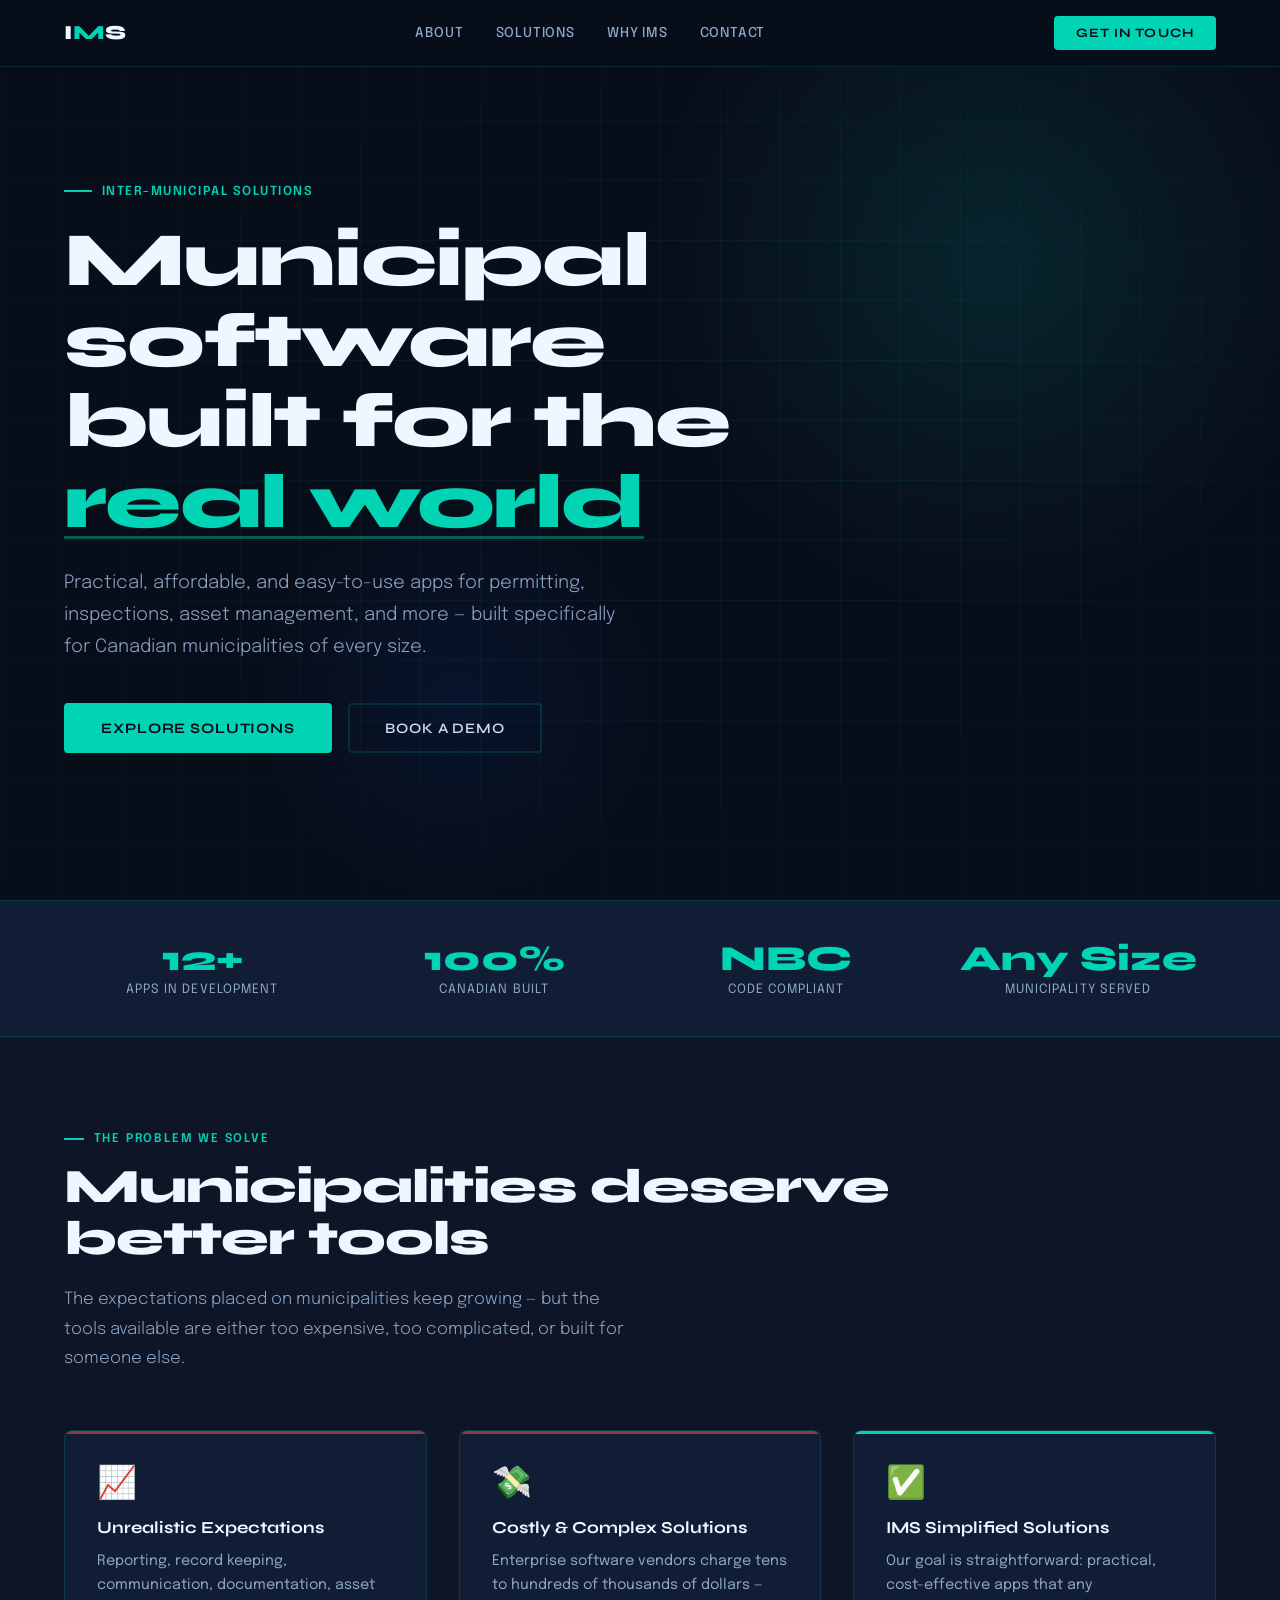
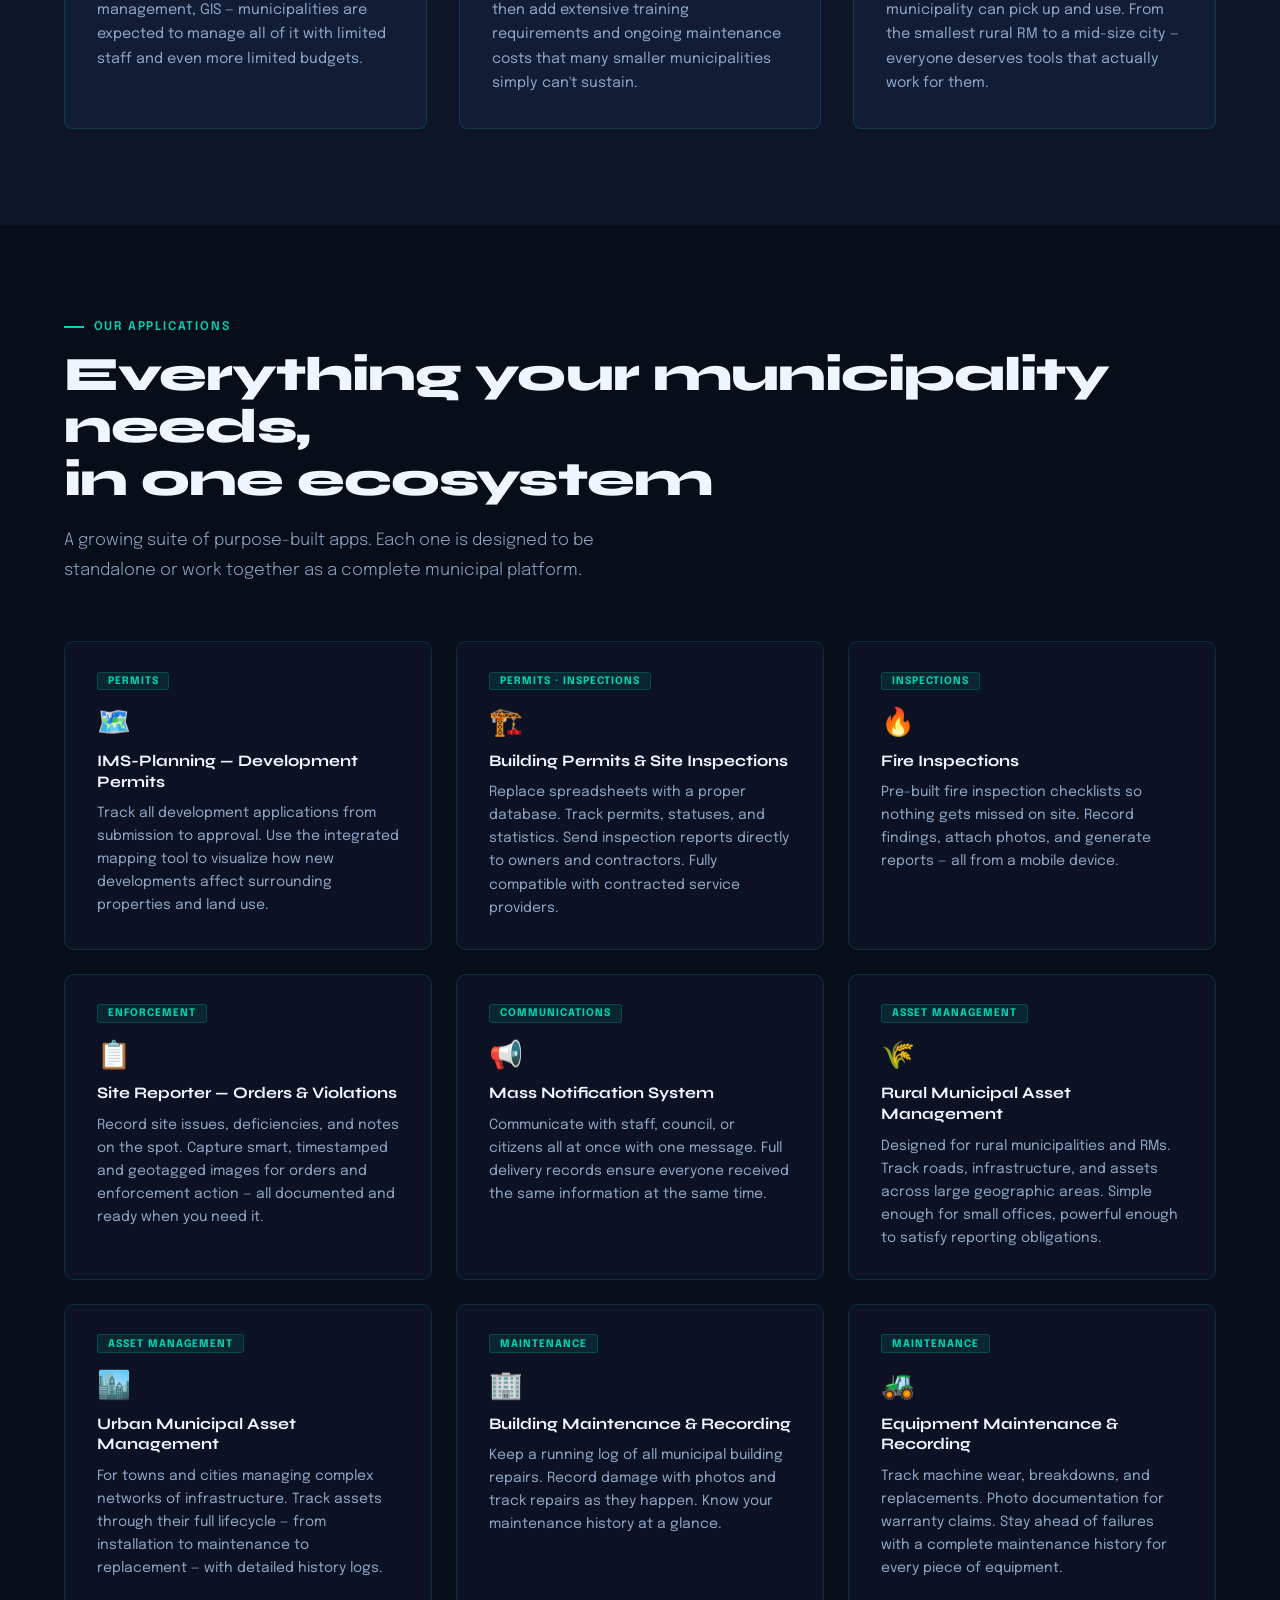
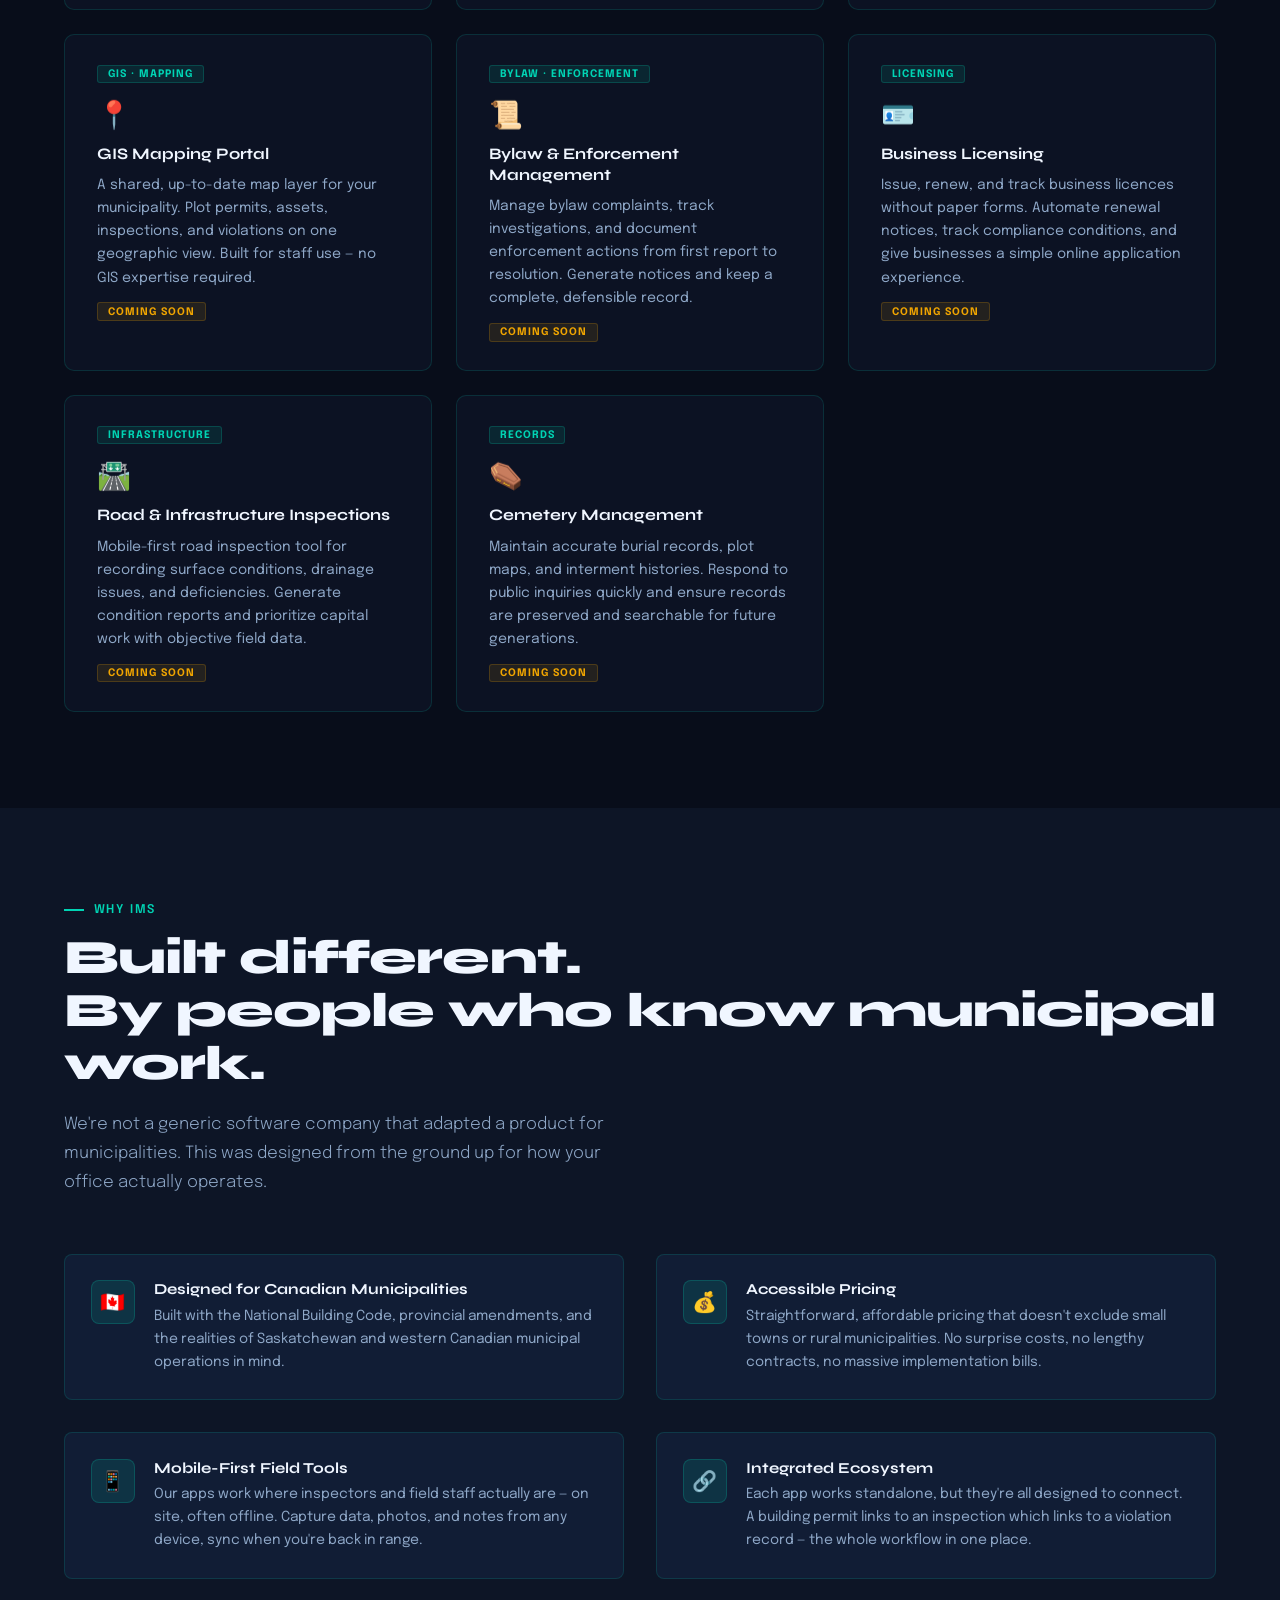
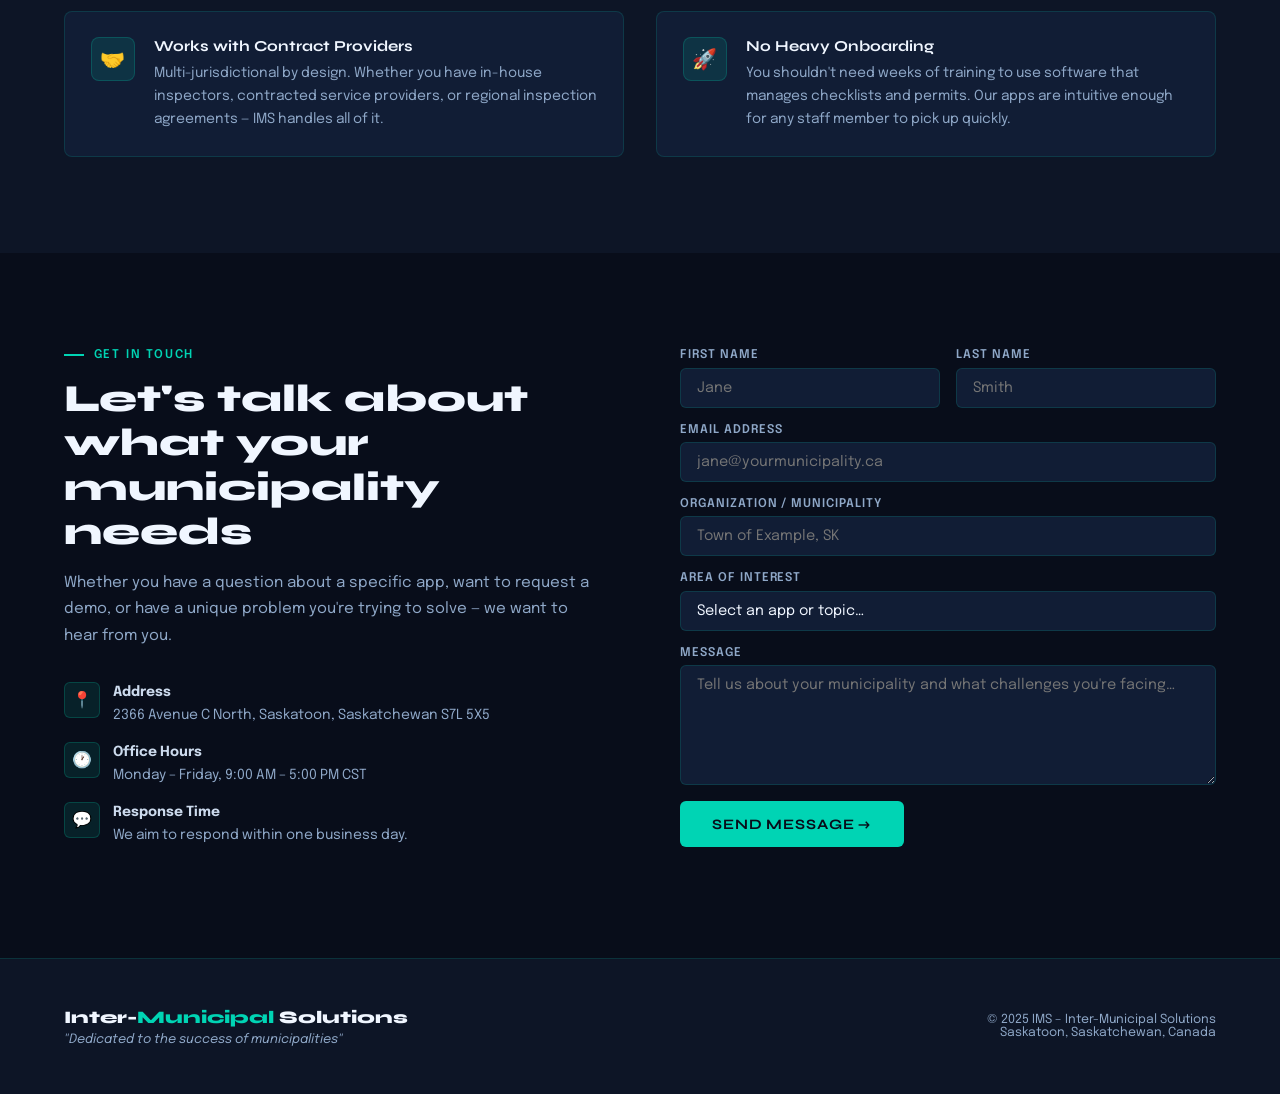
==== index.html @ cbb09dc6 "Rename index - ims.html to index.html" ====
<!DOCTYPE html>
<html lang="en">
<head>
  <meta charset="UTF-8" />
  <meta name="viewport" content="width=device-width, initial-scale=1.0" />
  <title>IMS – Inter-Municipal Solutions</title>
  <link rel="preconnect" href="https://fonts.googleapis.com" />
  <link rel="preconnect" href="https://fonts.gstatic.com" crossorigin />
  <link href="https://fonts.googleapis.com/css2?family=Syne:wght@400;600;700;800&family=Epilogue:wght@300;400;500;600&display=swap" rel="stylesheet" />
  <style>
    *, *::before, *::after { box-sizing: border-box; margin: 0; padding: 0; }

    :root {
      --navy:    #080d1a;
      --navy2:   #0d1526;
      --navy3:   #111d35;
      --teal:    #00d4b4;
      --teal2:   #00ffe7;
      --slate:   #8fa8c8;
      --light:   #ccdaed;
      --white:   #f0f6ff;
      --border:  rgba(0,212,180,0.15);
      --card-bg: rgba(13,21,38,0.85);
    }

    html { scroll-behavior: smooth; }

    body {
      font-family: 'Epilogue', sans-serif;
      background: var(--navy);
      color: var(--light);
      overflow-x: hidden;
    }

    /* ─── NAV ─────────────────────────────────────────── */
    nav {
      position: fixed; top: 0; left: 0; right: 0; z-index: 100;
      display: flex; align-items: center; justify-content: space-between;
      padding: 1rem 4rem;
      background: rgba(8,13,26,0.85);
      backdrop-filter: blur(14px);
      border-bottom: 1px solid var(--border);
      transition: padding .3s;
    }
    .nav-logo {
      font-family: 'Syne', sans-serif;
      font-weight: 800; font-size: 1.25rem;
      color: var(--white);
      letter-spacing: .03em;
      text-decoration: none;
    }
    .nav-logo span { color: var(--teal); }
    .nav-links { display: flex; gap: 2rem; list-style: none; }
    .nav-links a {
      color: var(--slate); font-size: .85rem; font-weight: 500;
      text-decoration: none; letter-spacing: .06em; text-transform: uppercase;
      transition: color .2s;
    }
    .nav-links a:hover { color: var(--teal); }
    .nav-cta {
      background: var(--teal); color: var(--navy);
      font-family: 'Syne', sans-serif; font-weight: 700;
      font-size: .8rem; letter-spacing: .08em; text-transform: uppercase;
      padding: .55rem 1.4rem; border-radius: 4px;
      text-decoration: none; transition: background .2s, transform .15s;
    }
    .nav-cta:hover { background: var(--teal2); transform: translateY(-1px); }

    /* ─── HERO ────────────────────────────────────────── */
    .hero {
      min-height: 100vh;
      display: flex; align-items: center;
      position: relative; overflow: hidden;
      padding: 7rem 4rem 5rem;
    }
    .hero-grid-bg {
      position: absolute; inset: 0;
      background-image:
        linear-gradient(rgba(0,212,180,.06) 1px, transparent 1px),
        linear-gradient(90deg, rgba(0,212,180,.06) 1px, transparent 1px);
      background-size: 60px 60px;
      mask-image: radial-gradient(ellipse 80% 80% at 50% 50%, black 30%, transparent 100%);
    }
    .hero-glow {
      position: absolute; top: -10%; right: -5%;
      width: 700px; height: 700px; border-radius: 50%;
      background: radial-gradient(circle, rgba(0,212,180,.12) 0%, transparent 70%);
      animation: pulse 6s ease-in-out infinite;
    }
    .hero-glow2 {
      position: absolute; bottom: 0; left: 20%;
      width: 400px; height: 400px; border-radius: 50%;
      background: radial-gradient(circle, rgba(0,80,200,.1) 0%, transparent 70%);
      animation: pulse 8s ease-in-out infinite reverse;
    }
    @keyframes pulse {
      0%,100% { transform: scale(1); opacity: 1; }
      50% { transform: scale(1.08); opacity: .7; }
    }
    .hero-content {
      position: relative; max-width: 780px;
      animation: fadeUp .9s ease both;
    }
    @keyframes fadeUp {
      from { opacity: 0; transform: translateY(30px); }
      to   { opacity: 1; transform: translateY(0); }
    }
    .hero-eyebrow {
      display: inline-flex; align-items: center; gap: .6rem;
      font-size: .78rem; font-weight: 600; letter-spacing: .12em;
      text-transform: uppercase; color: var(--teal);
      margin-bottom: 1.4rem;
    }
    .hero-eyebrow::before {
      content: ''; display: block;
      width: 28px; height: 2px; background: var(--teal);
    }
    .hero h1 {
      font-family: 'Syne', sans-serif;
      font-weight: 800; font-size: clamp(2.8rem, 6vw, 5.2rem);
      line-height: 1.05; letter-spacing: -.02em;
      color: var(--white); margin-bottom: 1.5rem;
    }
    .hero h1 em {
      font-style: normal; color: var(--teal);
      position: relative; display: inline-block;
    }
    .hero h1 em::after {
      content: ''; position: absolute;
      bottom: 4px; left: 0; right: 0; height: 3px;
      background: var(--teal); opacity: .4;
    }
    .hero p {
      font-size: 1.15rem; font-weight: 300; color: var(--slate);
      max-width: 560px; line-height: 1.75; margin-bottom: 2.5rem;
    }
    .hero-actions { display: flex; gap: 1rem; flex-wrap: wrap; }
    .btn-primary {
      background: var(--teal); color: var(--navy);
      font-family: 'Syne', sans-serif; font-weight: 700;
      font-size: .9rem; letter-spacing: .06em; text-transform: uppercase;
      padding: .9rem 2.2rem; border-radius: 4px;
      text-decoration: none; transition: all .2s;
      border: 2px solid var(--teal);
    }
    .btn-primary:hover { background: var(--teal2); border-color: var(--teal2); transform: translateY(-2px); }
    .btn-secondary {
      background: transparent; color: var(--light);
      font-family: 'Syne', sans-serif; font-weight: 600;
      font-size: .9rem; letter-spacing: .06em; text-transform: uppercase;
      padding: .9rem 2.2rem; border-radius: 4px;
      text-decoration: none; transition: all .2s;
      border: 2px solid var(--border);
    }
    .btn-secondary:hover { border-color: var(--teal); color: var(--teal); }

    /* ─── STATS BAR ───────────────────────────────────── */
    .stats-bar {
      background: var(--navy3);
      border-top: 1px solid var(--border);
      border-bottom: 1px solid var(--border);
      padding: 2.5rem 4rem;
      display: grid; grid-template-columns: repeat(4, 1fr); gap: 1rem;
    }
    .stat { text-align: center; }
    .stat-num {
      font-family: 'Syne', sans-serif;
      font-size: 2.2rem; font-weight: 800; color: var(--teal);
      line-height: 1;
    }
    .stat-label {
      font-size: .8rem; color: var(--slate); letter-spacing: .08em;
      text-transform: uppercase; margin-top: .4rem;
    }

    /* ─── SECTION SHARED ──────────────────────────────── */
    section { padding: 6rem 4rem; }
    .section-eyebrow {
      font-size: .75rem; font-weight: 600; letter-spacing: .15em;
      text-transform: uppercase; color: var(--teal);
      display: flex; align-items: center; gap: .6rem;
      margin-bottom: 1rem;
    }
    .section-eyebrow::before {
      content: ''; display: block; width: 20px; height: 2px; background: var(--teal);
    }
    .section-title {
      font-family: 'Syne', sans-serif;
      font-size: clamp(2rem, 4vw, 3rem); font-weight: 800;
      color: var(--white); line-height: 1.1; letter-spacing: -.02em;
      margin-bottom: 1.2rem;
    }
    .section-sub {
      font-size: 1.05rem; font-weight: 300; color: var(--slate);
      max-width: 560px; line-height: 1.75;
    }
    .section-header { margin-bottom: 3.5rem; }

    /* ─── ABOUT / PROBLEMS ────────────────────────────── */
    .about { background: var(--navy2); }
    .about-grid {
      display: grid; grid-template-columns: repeat(3, 1fr); gap: 2rem;
      margin-top: 3.5rem;
    }
    .about-card {
      background: var(--navy3);
      border: 1px solid var(--border);
      border-radius: 8px; padding: 2rem;
      position: relative; overflow: hidden;
      transition: border-color .3s;
    }
    .about-card:hover { border-color: rgba(0,212,180,.4); }
    .about-card::before {
      content: ''; position: absolute; top: 0; left: 0;
      width: 100%; height: 3px;
    }
    .about-card.problem::before { background: rgba(255,90,90,.5); }
    .about-card.solution::before { background: var(--teal); }
    .card-icon {
      font-size: 2rem; margin-bottom: 1rem; display: block;
    }
    .about-card h3 {
      font-family: 'Syne', sans-serif; font-weight: 700;
      font-size: 1.05rem; color: var(--white); margin-bottom: .7rem;
    }
    .about-card p {
      font-size: .9rem; color: var(--slate); line-height: 1.7;
    }

    /* ─── SOLUTIONS ───────────────────────────────────── */
    .solutions-grid {
      display: grid;
      grid-template-columns: repeat(auto-fill, minmax(310px, 1fr));
      gap: 1.5rem;
    }
    .solution-card {
      background: var(--card-bg);
      border: 1px solid var(--border);
      border-radius: 10px; padding: 1.8rem 2rem;
      position: relative; overflow: hidden;
      transition: border-color .3s, transform .25s;
      cursor: default;
    }
    .solution-card:hover {
      border-color: rgba(0,212,180,.45);
      transform: translateY(-4px);
    }
    .solution-card::after {
      content: '';
      position: absolute; bottom: 0; left: 0; right: 0; height: 1px;
      background: linear-gradient(90deg, transparent, var(--teal), transparent);
      opacity: 0; transition: opacity .3s;
    }
    .solution-card:hover::after { opacity: 1; }
    .sol-tag {
      display: inline-block;
      font-size: .65rem; font-weight: 700; letter-spacing: .1em;
      text-transform: uppercase; color: var(--teal);
      background: rgba(0,212,180,.1); border: 1px solid rgba(0,212,180,.2);
      border-radius: 3px; padding: .2rem .6rem;
      margin-bottom: 1rem;
    }
    .sol-icon { font-size: 1.7rem; margin-bottom: .8rem; display: block; }
    .solution-card h3 {
      font-family: 'Syne', sans-serif; font-weight: 700;
      font-size: 1rem; color: var(--white); margin-bottom: .6rem;
      line-height: 1.3;
    }
    .solution-card p {
      font-size: .875rem; color: var(--slate); line-height: 1.65;
    }
    .sol-coming {
      display: inline-block; margin-top: .8rem;
      font-size: .65rem; font-weight: 700; letter-spacing: .1em;
      text-transform: uppercase; color: #f0a500;
      background: rgba(240,165,0,.1); border: 1px solid rgba(240,165,0,.2);
      border-radius: 3px; padding: .2rem .6rem;
    }

    /* ─── WHY IMS ──────────────────────────────────────── */
    .why { background: var(--navy2); }
    .why-grid {
      display: grid; grid-template-columns: repeat(2, 1fr); gap: 2rem;
      margin-top: 3.5rem;
    }
    .why-item {
      display: flex; gap: 1.2rem; align-items: flex-start;
      background: var(--navy3); border: 1px solid var(--border);
      border-radius: 8px; padding: 1.6rem;
      transition: border-color .3s;
    }
    .why-item:hover { border-color: rgba(0,212,180,.35); }
    .why-icon {
      width: 44px; height: 44px; border-radius: 8px;
      background: rgba(0,212,180,.12); border: 1px solid rgba(0,212,180,.2);
      display: flex; align-items: center; justify-content: center;
      font-size: 1.25rem; flex-shrink: 0;
    }
    .why-item h4 {
      font-family: 'Syne', sans-serif; font-weight: 700;
      font-size: .95rem; color: var(--white); margin-bottom: .4rem;
    }
    .why-item p { font-size: .87rem; color: var(--slate); line-height: 1.65; }

    /* ─── CONTACT ──────────────────────────────────────── */
    .contact { background: var(--navy); }
    .contact-inner {
      display: grid; grid-template-columns: 1fr 1fr; gap: 5rem;
      align-items: start;
    }
    .contact-info h2 {
      font-family: 'Syne', sans-serif; font-weight: 800;
      font-size: clamp(1.8rem, 3vw, 2.5rem); color: var(--white);
      margin-bottom: 1rem; line-height: 1.15;
    }
    .contact-info p {
      font-size: .95rem; color: var(--slate); line-height: 1.75;
      margin-bottom: 2rem;
    }
    .contact-detail {
      display: flex; align-items: flex-start; gap: .8rem;
      margin-bottom: 1rem;
    }
    .contact-detail-icon {
      width: 36px; height: 36px;
      background: rgba(0,212,180,.1); border: 1px solid rgba(0,212,180,.2);
      border-radius: 6px; display: flex; align-items: center; justify-content: center;
      font-size: 1rem; flex-shrink: 0;
    }
    .contact-detail-text { font-size: .87rem; color: var(--slate); line-height: 1.5; }
    .contact-detail-text strong { color: var(--light); display: block; margin-bottom: .15rem; }

    .contact-form { display: flex; flex-direction: column; gap: 1rem; }
    .form-row { display: grid; grid-template-columns: 1fr 1fr; gap: 1rem; }
    .form-group { display: flex; flex-direction: column; gap: .4rem; }
    .form-group label {
      font-size: .75rem; font-weight: 600; letter-spacing: .08em;
      text-transform: uppercase; color: var(--slate);
    }
    .form-group input,
    .form-group textarea,
    .form-group select {
      background: var(--navy3); border: 1px solid var(--border);
      color: var(--white); font-family: 'Epilogue', sans-serif;
      font-size: .9rem; padding: .75rem 1rem; border-radius: 6px;
      outline: none; transition: border-color .2s;
      -webkit-appearance: none;
    }
    .form-group input:focus,
    .form-group textarea:focus,
    .form-group select:focus { border-color: var(--teal); }
    .form-group textarea { resize: vertical; min-height: 120px; }
    .form-group select option { background: var(--navy2); }
    .form-submit {
      background: var(--teal); color: var(--navy);
      font-family: 'Syne', sans-serif; font-weight: 700;
      font-size: .9rem; letter-spacing: .06em; text-transform: uppercase;
      padding: .9rem 2rem; border-radius: 6px; border: none; cursor: pointer;
      transition: background .2s, transform .15s; align-self: flex-start;
    }
    .form-submit:hover { background: var(--teal2); transform: translateY(-2px); }

    /* ─── FOOTER ───────────────────────────────────────── */
    footer {
      background: var(--navy2);
      border-top: 1px solid var(--border);
      padding: 3rem 4rem;
      display: flex; align-items: center; justify-content: space-between;
      flex-wrap: wrap; gap: 1.5rem;
    }
    .footer-logo {
      font-family: 'Syne', sans-serif; font-weight: 800;
      font-size: 1.1rem; color: var(--white); text-decoration: none;
    }
    .footer-logo span { color: var(--teal); }
    .footer-tagline {
      font-size: .8rem; color: var(--slate); margin-top: .3rem;
      font-style: italic;
    }
    .footer-copy {
      font-size: .78rem; color: var(--slate); text-align: right;
    }

    /* ─── SCROLL REVEAL ───────────────────────────────── */
    .reveal { opacity: 0; transform: translateY(28px); transition: opacity .7s ease, transform .7s ease; }
    .reveal.visible { opacity: 1; transform: translateY(0); }

    /* ─── MOBILE ──────────────────────────────────────── */
    @media (max-width: 900px) {
      nav { padding: 1rem 1.5rem; }
      .nav-links { display: none; }
      section { padding: 4rem 1.5rem; }
      .hero { padding: 7rem 1.5rem 4rem; }
      .stats-bar { grid-template-columns: repeat(2,1fr); padding: 2rem 1.5rem; }
      .about-grid { grid-template-columns: 1fr; }
      .why-grid { grid-template-columns: 1fr; }
      .contact-inner { grid-template-columns: 1fr; gap: 3rem; }
      .form-row { grid-template-columns: 1fr; }
      footer { flex-direction: column; padding: 2rem 1.5rem; }
      .footer-copy { text-align: left; }
    }
  </style>
</head>
<body>

<!-- ─── NAV ─────────────────────────────────────────────── -->
<nav>
  <a href="#" class="nav-logo">I<span>M</span>S</a>
  <ul class="nav-links">
    <li><a href="#about">About</a></li>
    <li><a href="#solutions">Solutions</a></li>
    <li><a href="#why">Why IMS</a></li>
    <li><a href="#contact">Contact</a></li>
  </ul>
  <a href="#contact" class="nav-cta">Get in Touch</a>
</nav>

<!-- ─── HERO ─────────────────────────────────────────────── -->
<section class="hero" id="home">
  <div class="hero-grid-bg"></div>
  <div class="hero-glow"></div>
  <div class="hero-glow2"></div>
  <div class="hero-content">
    <div class="hero-eyebrow">Inter-Municipal Solutions</div>
    <h1>Municipal software<br />built for the<br /><em>real world</em></h1>
    <p>Practical, affordable, and easy-to-use apps for permitting, inspections, asset management, and more — built specifically for Canadian municipalities of every size.</p>
    <div class="hero-actions">
      <a href="#solutions" class="btn-primary">Explore Solutions</a>
      <a href="#contact" class="btn-secondary">Book a Demo</a>
    </div>
  </div>
</section>

<!-- ─── STATS BAR ─────────────────────────────────────────── -->
<div class="stats-bar">
  <div class="stat">
    <div class="stat-num">12+</div>
    <div class="stat-label">Apps in Development</div>
  </div>
  <div class="stat">
    <div class="stat-num">100%</div>
    <div class="stat-label">Canadian Built</div>
  </div>
  <div class="stat">
    <div class="stat-num">NBC</div>
    <div class="stat-label">Code Compliant</div>
  </div>
  <div class="stat">
    <div class="stat-num">Any Size</div>
    <div class="stat-label">Municipality Served</div>
  </div>
</div>

<!-- ─── ABOUT ─────────────────────────────────────────────── -->
<section class="about" id="about">
  <div class="section-header">
    <div class="section-eyebrow">The Problem We Solve</div>
    <h2 class="section-title">Municipalities deserve<br />better tools</h2>
    <p class="section-sub">The expectations placed on municipalities keep growing — but the tools available are either too expensive, too complicated, or built for someone else.</p>
  </div>
  <div class="about-grid reveal">
    <div class="about-card problem">
      <span class="card-icon">📈</span>
      <h3>Unrealistic Expectations</h3>
      <p>Reporting, record keeping, communication, documentation, asset management, GIS — municipalities are expected to manage all of it with limited staff and even more limited budgets.</p>
    </div>
    <div class="about-card problem">
      <span class="card-icon">💸</span>
      <h3>Costly & Complex Solutions</h3>
      <p>Enterprise software vendors charge tens to hundreds of thousands of dollars — then add extensive training requirements and ongoing maintenance costs that many smaller municipalities simply can't sustain.</p>
    </div>
    <div class="about-card solution">
      <span class="card-icon">✅</span>
      <h3>IMS Simplified Solutions</h3>
      <p>Our goal is straightforward: practical, cost-effective apps that any municipality can pick up and use. From the smallest rural RM to a mid-size city — everyone deserves tools that actually work for them.</p>
    </div>
  </div>
</section>

<!-- ─── SOLUTIONS ─────────────────────────────────────────── -->
<section id="solutions">
  <div class="section-header reveal">
    <div class="section-eyebrow">Our Applications</div>
    <h2 class="section-title">Everything your municipality needs,<br />in one ecosystem</h2>
    <p class="section-sub">A growing suite of purpose-built apps. Each one is designed to be standalone or work together as a complete municipal platform.</p>
  </div>

  <div class="solutions-grid">

    <div class="solution-card reveal">
      <span class="sol-tag">Permits</span>
      <span class="sol-icon">🗺️</span>
      <h3>IMS-Planning — Development Permits</h3>
      <p>Track all development applications from submission to approval. Use the integrated mapping tool to visualize how new developments affect surrounding properties and land use.</p>
    </div>

    <div class="solution-card reveal">
      <span class="sol-tag">Permits · Inspections</span>
      <span class="sol-icon">🏗️</span>
      <h3>Building Permits & Site Inspections</h3>
      <p>Replace spreadsheets with a proper database. Track permits, statuses, and statistics. Send inspection reports directly to owners and contractors. Fully compatible with contracted service providers.</p>
    </div>

    <div class="solution-card reveal">
      <span class="sol-tag">Inspections</span>
      <span class="sol-icon">🔥</span>
      <h3>Fire Inspections</h3>
      <p>Pre-built fire inspection checklists so nothing gets missed on site. Record findings, attach photos, and generate reports — all from a mobile device.</p>
    </div>

    <div class="solution-card reveal">
      <span class="sol-tag">Enforcement</span>
      <span class="sol-icon">📋</span>
      <h3>Site Reporter — Orders & Violations</h3>
      <p>Record site issues, deficiencies, and notes on the spot. Capture smart, timestamped and geotagged images for orders and enforcement action — all documented and ready when you need it.</p>
    </div>

    <div class="solution-card reveal">
      <span class="sol-tag">Communications</span>
      <span class="sol-icon">📢</span>
      <h3>Mass Notification System</h3>
      <p>Communicate with staff, council, or citizens all at once with one message. Full delivery records ensure everyone received the same information at the same time.</p>
    </div>

    <div class="solution-card reveal">
      <span class="sol-tag">Asset Management</span>
      <span class="sol-icon">🌾</span>
      <h3>Rural Municipal Asset Management</h3>
      <p>Designed for rural municipalities and RMs. Track roads, infrastructure, and assets across large geographic areas. Simple enough for small offices, powerful enough to satisfy reporting obligations.</p>
    </div>

    <div class="solution-card reveal">
      <span class="sol-tag">Asset Management</span>
      <span class="sol-icon">🏙️</span>
      <h3>Urban Municipal Asset Management</h3>
      <p>For towns and cities managing complex networks of infrastructure. Track assets through their full lifecycle — from installation to maintenance to replacement — with detailed history logs.</p>
    </div>

    <div class="solution-card reveal">
      <span class="sol-tag">Maintenance</span>
      <span class="sol-icon">🏢</span>
      <h3>Building Maintenance & Recording</h3>
      <p>Keep a running log of all municipal building repairs. Record damage with photos and track repairs as they happen. Know your maintenance history at a glance.</p>
    </div>

    <div class="solution-card reveal">
      <span class="sol-tag">Maintenance</span>
      <span class="sol-icon">🚜</span>
      <h3>Equipment Maintenance & Recording</h3>
      <p>Track machine wear, breakdowns, and replacements. Photo documentation for warranty claims. Stay ahead of failures with a complete maintenance history for every piece of equipment.</p>
    </div>

    <div class="solution-card reveal">
      <span class="sol-tag">GIS · Mapping</span>
      <span class="sol-icon">📍</span>
      <h3>GIS Mapping Portal</h3>
      <p>A shared, up-to-date map layer for your municipality. Plot permits, assets, inspections, and violations on one geographic view. Built for staff use — no GIS expertise required.</p>
      <span class="sol-coming">Coming Soon</span>
    </div>

    <div class="solution-card reveal">
      <span class="sol-tag">Bylaw · Enforcement</span>
      <span class="sol-icon">📜</span>
      <h3>Bylaw & Enforcement Management</h3>
      <p>Manage bylaw complaints, track investigations, and document enforcement actions from first report to resolution. Generate notices and keep a complete, defensible record.</p>
      <span class="sol-coming">Coming Soon</span>
    </div>

    <div class="solution-card reveal">
      <span class="sol-tag">Licensing</span>
      <span class="sol-icon">🪪</span>
      <h3>Business Licensing</h3>
      <p>Issue, renew, and track business licences without paper forms. Automate renewal notices, track compliance conditions, and give businesses a simple online application experience.</p>
      <span class="sol-coming">Coming Soon</span>
    </div>

    <div class="solution-card reveal">
      <span class="sol-tag">Infrastructure</span>
      <span class="sol-icon">🛣️</span>
      <h3>Road & Infrastructure Inspections</h3>
      <p>Mobile-first road inspection tool for recording surface conditions, drainage issues, and deficiencies. Generate condition reports and prioritize capital work with objective field data.</p>
      <span class="sol-coming">Coming Soon</span>
    </div>

    <div class="solution-card reveal">
      <span class="sol-tag">Records</span>
      <span class="sol-icon">⚰️</span>
      <h3>Cemetery Management</h3>
      <p>Maintain accurate burial records, plot maps, and interment histories. Respond to public inquiries quickly and ensure records are preserved and searchable for future generations.</p>
      <span class="sol-coming">Coming Soon</span>
    </div>

  </div>
</section>

<!-- ─── WHY IMS ─────────────────────────────────────────── -->
<section class="why" id="why">
  <div class="section-header reveal">
    <div class="section-eyebrow">Why IMS</div>
    <h2 class="section-title">Built different.<br />By people who know municipal work.</h2>
    <p class="section-sub">We're not a generic software company that adapted a product for municipalities. This was designed from the ground up for how your office actually operates.</p>
  </div>
  <div class="why-grid">
    <div class="why-item reveal">
      <div class="why-icon">🇨🇦</div>
      <div>
        <h4>Designed for Canadian Municipalities</h4>
        <p>Built with the National Building Code, provincial amendments, and the realities of Saskatchewan and western Canadian municipal operations in mind.</p>
      </div>
    </div>
    <div class="why-item reveal">
      <div class="why-icon">💰</div>
      <div>
        <h4>Accessible Pricing</h4>
        <p>Straightforward, affordable pricing that doesn't exclude small towns or rural municipalities. No surprise costs, no lengthy contracts, no massive implementation bills.</p>
      </div>
    </div>
    <div class="why-item reveal">
      <div class="why-icon">📱</div>
      <div>
        <h4>Mobile-First Field Tools</h4>
        <p>Our apps work where inspectors and field staff actually are — on site, often offline. Capture data, photos, and notes from any device, sync when you're back in range.</p>
      </div>
    </div>
    <div class="why-item reveal">
      <div class="why-icon">🔗</div>
      <div>
        <h4>Integrated Ecosystem</h4>
        <p>Each app works standalone, but they're all designed to connect. A building permit links to an inspection which links to a violation record — the whole workflow in one place.</p>
      </div>
    </div>
    <div class="why-item reveal">
      <div class="why-icon">🤝</div>
      <div>
        <h4>Works with Contract Providers</h4>
        <p>Multi-jurisdictional by design. Whether you have in-house inspectors, contracted service providers, or regional inspection agreements — IMS handles all of it.</p>
      </div>
    </div>
    <div class="why-item reveal">
      <div class="why-icon">🚀</div>
      <div>
        <h4>No Heavy Onboarding</h4>
        <p>You shouldn't need weeks of training to use software that manages checklists and permits. Our apps are intuitive enough for any staff member to pick up quickly.</p>
      </div>
    </div>
  </div>
</section>

<!-- ─── CONTACT ─────────────────────────────────────────── -->
<section class="contact" id="contact">
  <div class="contact-inner">
    <div class="contact-info reveal">
      <div class="section-eyebrow" style="margin-bottom:1rem;">Get in Touch</div>
      <h2>Let's talk about<br />what your municipality needs</h2>
      <p>Whether you have a question about a specific app, want to request a demo, or have a unique problem you're trying to solve — we want to hear from you.</p>
      <div class="contact-detail">
        <div class="contact-detail-icon">📍</div>
        <div class="contact-detail-text">
          <strong>Address</strong>
          2366 Avenue C North, Saskatoon, Saskatchewan S7L 5X5
        </div>
      </div>
      <div class="contact-detail">
        <div class="contact-detail-icon">🕐</div>
        <div class="contact-detail-text">
          <strong>Office Hours</strong>
          Monday – Friday, 9:00 AM – 5:00 PM CST
        </div>
      </div>
      <div class="contact-detail">
        <div class="contact-detail-icon">💬</div>
        <div class="contact-detail-text">
          <strong>Response Time</strong>
          We aim to respond within one business day.
        </div>
      </div>
    </div>

    <div class="reveal">
      <form class="contact-form" onsubmit="handleSubmit(event)">
        <div class="form-row">
          <div class="form-group">
            <label for="fname">First Name</label>
            <input type="text" id="fname" placeholder="Jane" required />
          </div>
          <div class="form-group">
            <label for="lname">Last Name</label>
            <input type="text" id="lname" placeholder="Smith" required />
          </div>
        </div>
        <div class="form-group">
          <label for="email">Email Address</label>
          <input type="email" id="email" placeholder="jane@yourmunicipality.ca" required />
        </div>
        <div class="form-group">
          <label for="org">Organization / Municipality</label>
          <input type="text" id="org" placeholder="Town of Example, SK" />
        </div>
        <div class="form-group">
          <label for="interest">Area of Interest</label>
          <select id="interest">
            <option value="">Select an app or topic…</option>
            <option>Building Permits & Inspections</option>
            <option>Development Permits</option>
            <option>Fire Inspections</option>
            <option>Site Reporter / Enforcement</option>
            <option>Mass Notification</option>
            <option>Asset Management</option>
            <option>Building / Equipment Maintenance</option>
            <option>GIS Mapping Portal</option>
            <option>Bylaw & Enforcement</option>
            <option>Business Licensing</option>
            <option>Road Inspections</option>
            <option>Cemetery Management</option>
            <option>General Inquiry / Demo Request</option>
            <option>Custom / Other</option>
          </select>
        </div>
        <div class="form-group">
          <label for="message">Message</label>
          <textarea id="message" placeholder="Tell us about your municipality and what challenges you're facing…"></textarea>
        </div>
        <button type="submit" class="form-submit">Send Message →</button>
      </form>
    </div>
  </div>
</section>

<!-- ─── FOOTER ─────────────────────────────────────────── -->
<footer>
  <div>
    <a href="#" class="footer-logo">Inter-<span>Municipal</span> Solutions</a>
    <div class="footer-tagline">"Dedicated to the success of municipalities"</div>
  </div>
  <div class="footer-copy">
    © 2025 IMS – Inter-Municipal Solutions<br />
    Saskatoon, Saskatchewan, Canada
  </div>
</footer>

<script>
  // Scroll reveal
  const reveals = document.querySelectorAll('.reveal');
  const observer = new IntersectionObserver((entries) => {
    entries.forEach((e, i) => {
      if (e.isIntersecting) {
        setTimeout(() => e.target.classList.add('visible'), i * 60);
        observer.unobserve(e.target);
      }
    });
  }, { threshold: 0.1 });
  reveals.forEach(el => observer.observe(el));

  // Nav shrink on scroll
  window.addEventListener('scroll', () => {
    document.querySelector('nav').style.padding =
      window.scrollY > 60 ? '.7rem 4rem' : '1rem 4rem';
  });

  // Form submit stub
  function handleSubmit(e) {
    e.preventDefault();
    const btn = e.target.querySelector('.form-submit');
    btn.textContent = 'Sent ✓';
    btn.style.background = '#00a88f';
    setTimeout(() => {
      btn.textContent = 'Send Message →';
      btn.style.background = '';
      e.target.reset();
    }, 3000);
  }
</script>
</body>
</html>
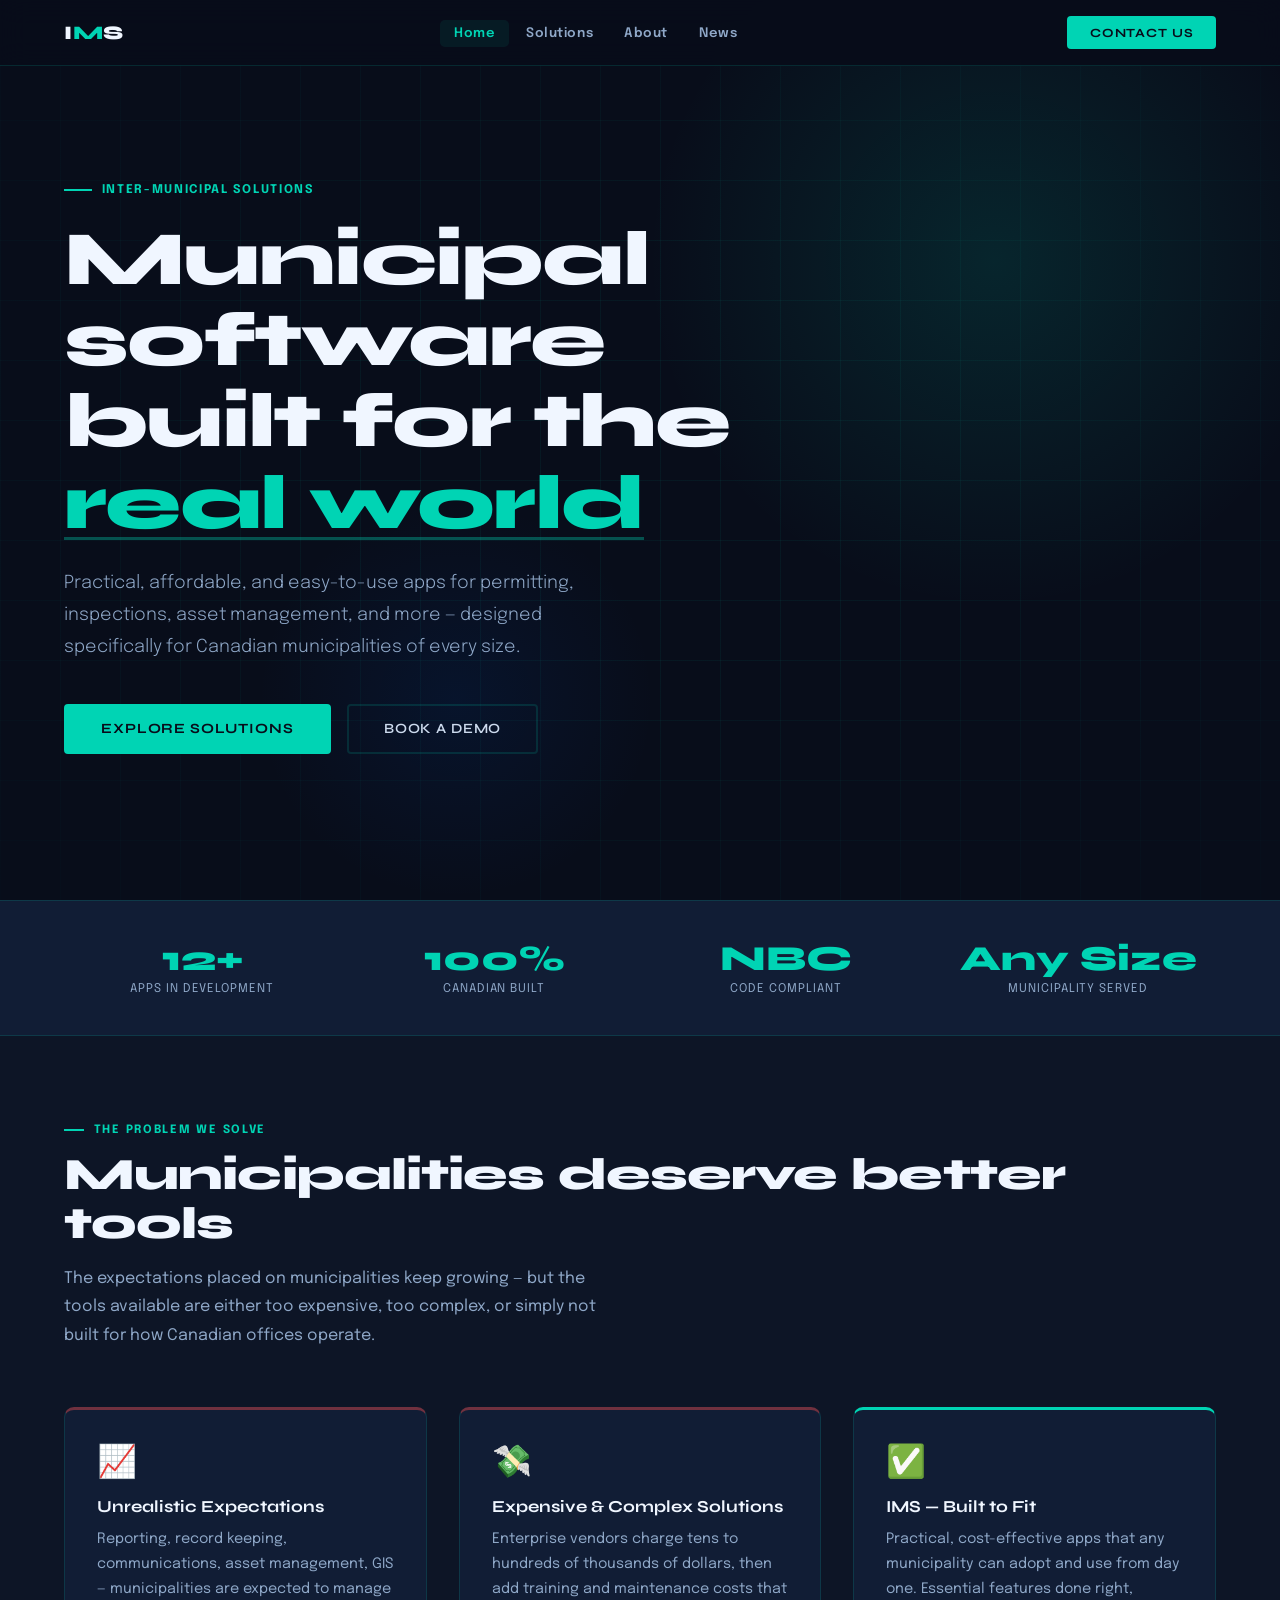
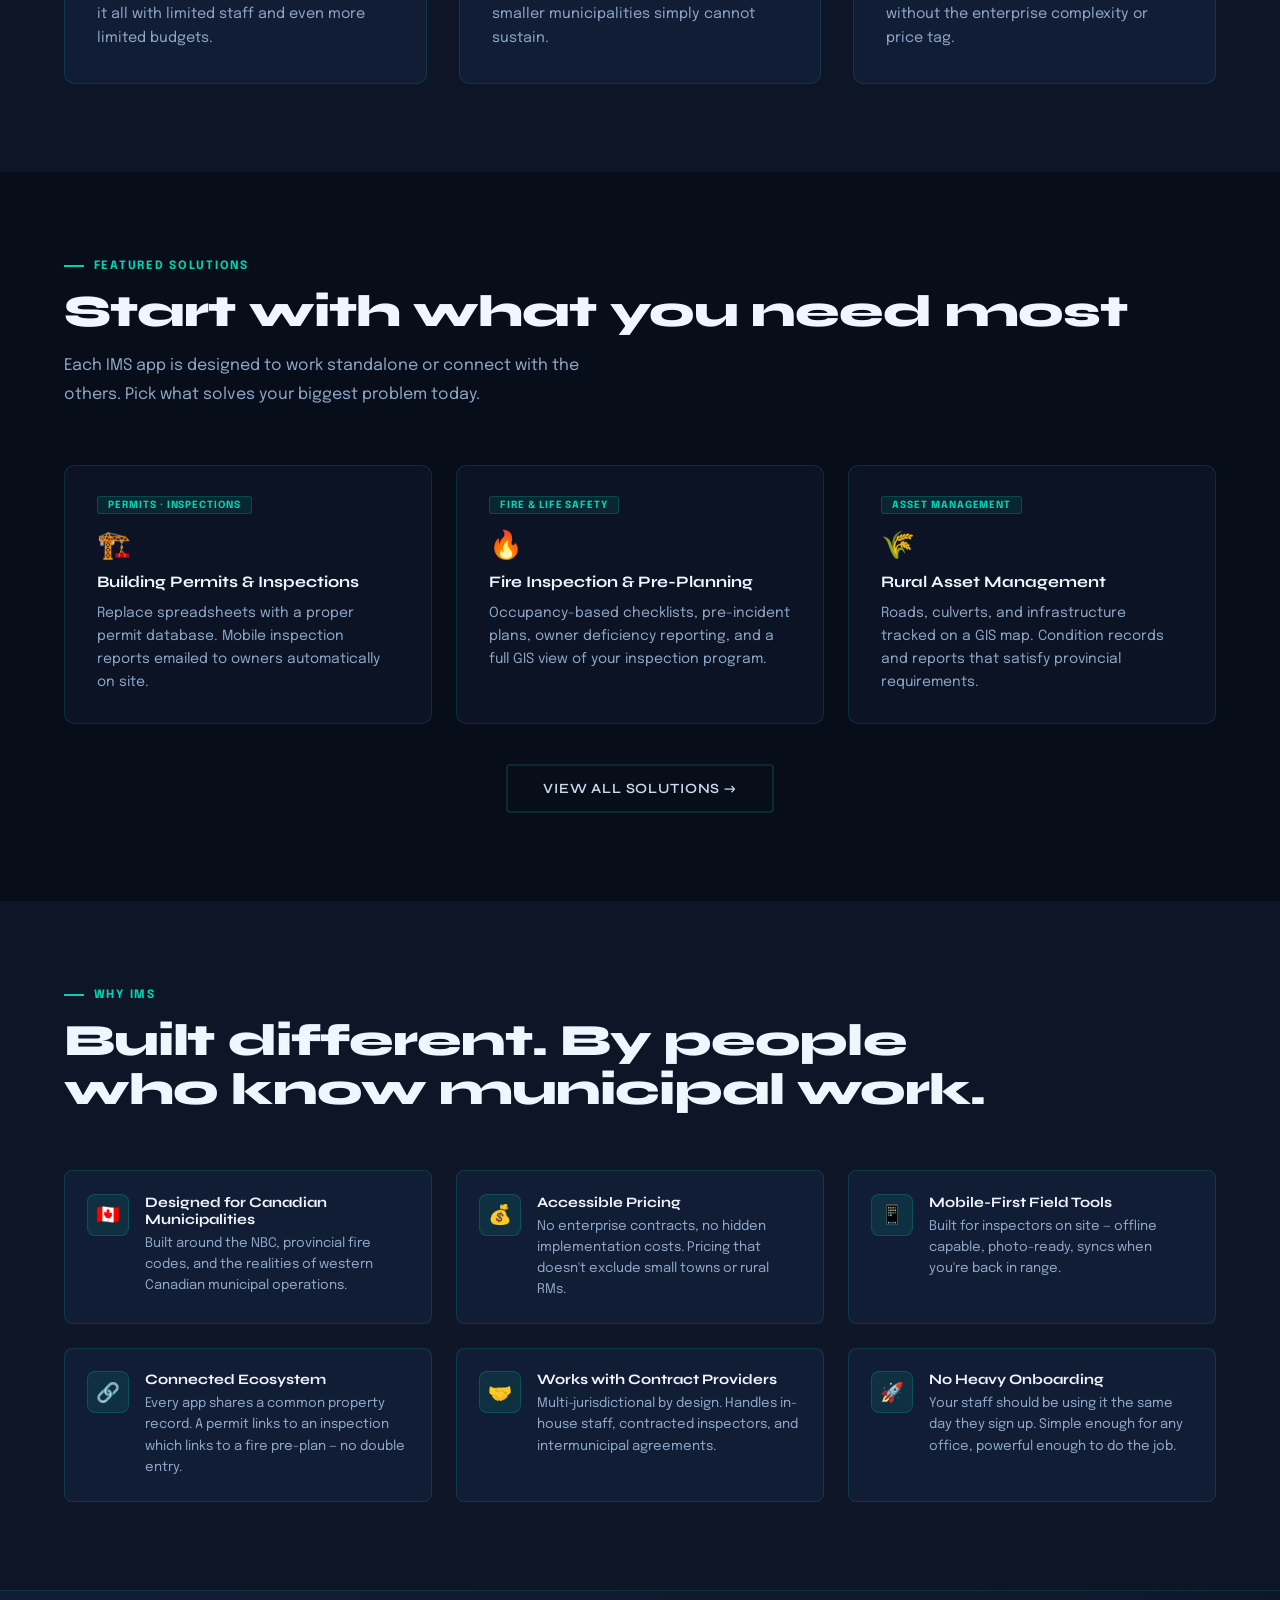
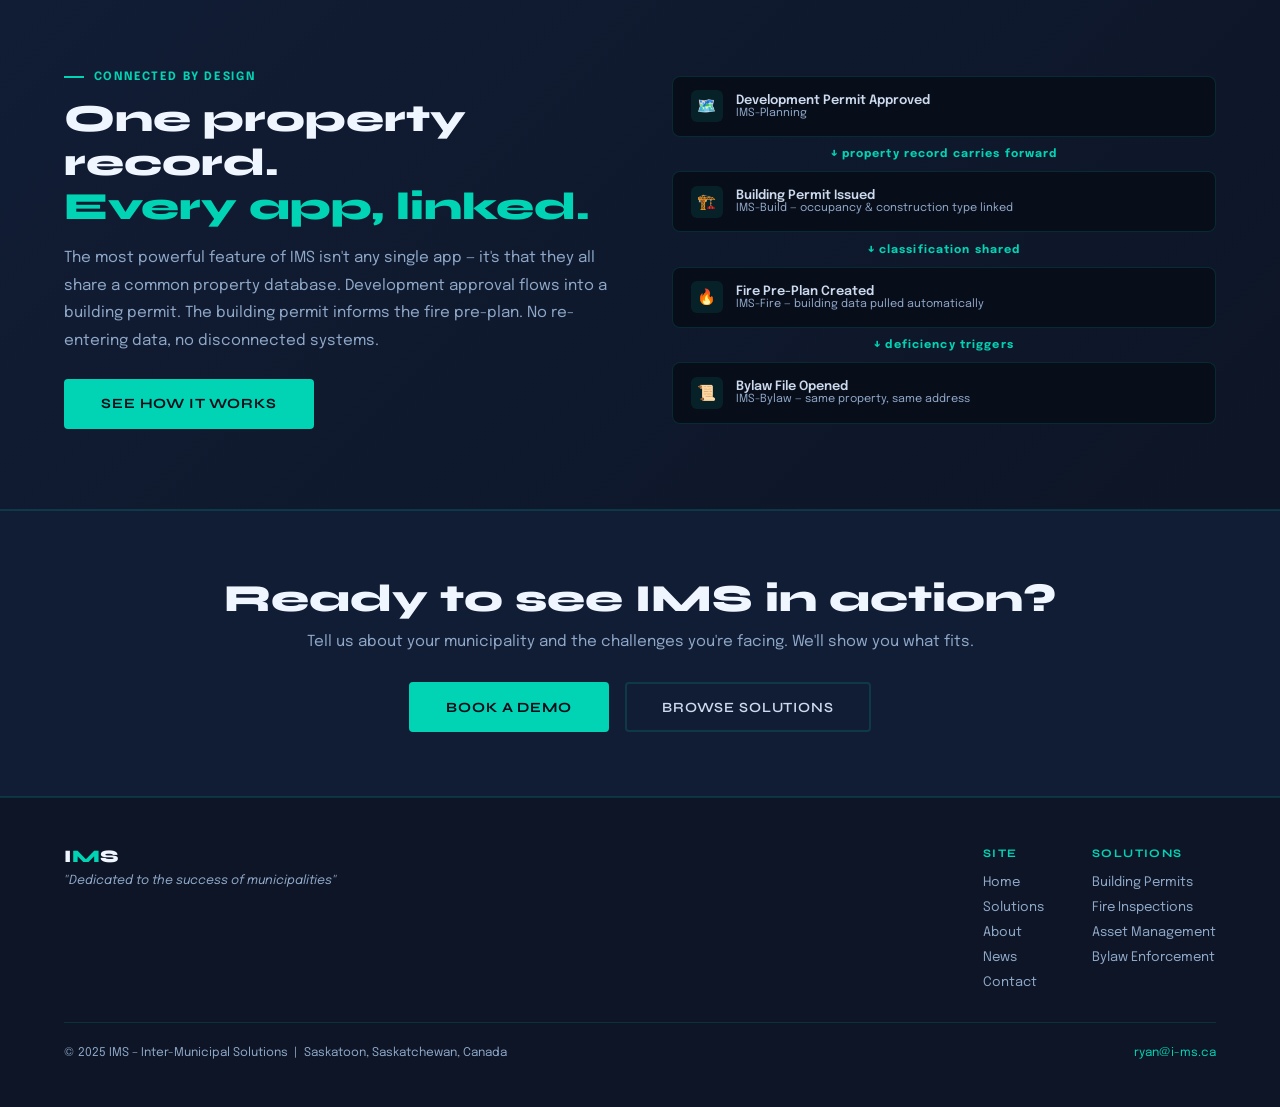
==== commit d741ec1b: "Add files via upload" ====
--- a/index.html
+++ b/index.html
@@ -7,73 +7,14 @@
   <link rel="preconnect" href="https://fonts.googleapis.com" />
   <link rel="preconnect" href="https://fonts.gstatic.com" crossorigin />
   <link href="https://fonts.googleapis.com/css2?family=Syne:wght@400;600;700;800&family=Epilogue:wght@300;400;500;600&display=swap" rel="stylesheet" />
+  <link rel="stylesheet" href="style.css" />
   <style>
-    *, *::before, *::after { box-sizing: border-box; margin: 0; padding: 0; }
-
-    :root {
-      --navy:    #080d1a;
-      --navy2:   #0d1526;
-      --navy3:   #111d35;
-      --teal:    #00d4b4;
-      --teal2:   #00ffe7;
-      --slate:   #8fa8c8;
-      --light:   #ccdaed;
-      --white:   #f0f6ff;
-      --border:  rgba(0,212,180,0.15);
-      --card-bg: rgba(13,21,38,0.85);
-    }
-
-    html { scroll-behavior: smooth; }
-
-    body {
-      font-family: 'Epilogue', sans-serif;
-      background: var(--navy);
-      color: var(--light);
-      overflow-x: hidden;
-    }
-
-    /* ─── NAV ─────────────────────────────────────────── */
-    nav {
-      position: fixed; top: 0; left: 0; right: 0; z-index: 100;
-      display: flex; align-items: center; justify-content: space-between;
-      padding: 1rem 4rem;
-      background: rgba(8,13,26,0.85);
-      backdrop-filter: blur(14px);
-      border-bottom: 1px solid var(--border);
-      transition: padding .3s;
-    }
-    .nav-logo {
-      font-family: 'Syne', sans-serif;
-      font-weight: 800; font-size: 1.25rem;
-      color: var(--white);
-      letter-spacing: .03em;
-      text-decoration: none;
-    }
-    .nav-logo span { color: var(--teal); }
-    .nav-links { display: flex; gap: 2rem; list-style: none; }
-    .nav-links a {
-      color: var(--slate); font-size: .85rem; font-weight: 500;
-      text-decoration: none; letter-spacing: .06em; text-transform: uppercase;
-      transition: color .2s;
-    }
-    .nav-links a:hover { color: var(--teal); }
-    .nav-cta {
-      background: var(--teal); color: var(--navy);
-      font-family: 'Syne', sans-serif; font-weight: 700;
-      font-size: .8rem; letter-spacing: .08em; text-transform: uppercase;
-      padding: .55rem 1.4rem; border-radius: 4px;
-      text-decoration: none; transition: background .2s, transform .15s;
-    }
-    .nav-cta:hover { background: var(--teal2); transform: translateY(-1px); }
-
-    /* ─── HERO ────────────────────────────────────────── */
+    /* ─── HERO ──────────────────────────────────────────── */
     .hero {
-      min-height: 100vh;
-      display: flex; align-items: center;
-      position: relative; overflow: hidden;
-      padding: 7rem 4rem 5rem;
-    }
-    .hero-grid-bg {
+      min-height: 100vh; display: flex; align-items: center;
+      padding: 7rem 4rem 5rem; position: relative; overflow: hidden;
+    }
+    .hero-grid {
       position: absolute; inset: 0;
       background-image:
         linear-gradient(rgba(0,212,180,.06) 1px, transparent 1px),
@@ -103,672 +44,346 @@
     }
     @keyframes fadeUp {
       from { opacity: 0; transform: translateY(30px); }
-      to   { opacity: 1; transform: translateY(0); }
+      to { opacity: 1; transform: translateY(0); }
     }
     .hero-eyebrow {
       display: inline-flex; align-items: center; gap: .6rem;
-      font-size: .78rem; font-weight: 600; letter-spacing: .12em;
-      text-transform: uppercase; color: var(--teal);
-      margin-bottom: 1.4rem;
-    }
-    .hero-eyebrow::before {
-      content: ''; display: block;
-      width: 28px; height: 2px; background: var(--teal);
-    }
+      font-size: .75rem; font-weight: 700; letter-spacing: .14em;
+      text-transform: uppercase; color: var(--teal); margin-bottom: 1.4rem;
+    }
+    .hero-eyebrow::before { content: ''; width: 28px; height: 2px; background: var(--teal); display: block; }
     .hero h1 {
-      font-family: 'Syne', sans-serif;
-      font-weight: 800; font-size: clamp(2.8rem, 6vw, 5.2rem);
-      line-height: 1.05; letter-spacing: -.02em;
-      color: var(--white); margin-bottom: 1.5rem;
+      font-family: 'Syne', sans-serif; font-weight: 800;
+      font-size: clamp(2.8rem, 6vw, 5rem);
+      line-height: 1.06; letter-spacing: -.02em; color: var(--white); margin-bottom: 1.5rem;
     }
     .hero h1 em {
-      font-style: normal; color: var(--teal);
-      position: relative; display: inline-block;
+      font-style: normal; color: var(--teal); position: relative; display: inline-block;
     }
     .hero h1 em::after {
-      content: ''; position: absolute;
-      bottom: 4px; left: 0; right: 0; height: 3px;
-      background: var(--teal); opacity: .4;
+      content: ''; position: absolute; bottom: 4px; left: 0; right: 0;
+      height: 3px; background: var(--teal); opacity: .35;
     }
     .hero p {
-      font-size: 1.15rem; font-weight: 300; color: var(--slate);
-      max-width: 560px; line-height: 1.75; margin-bottom: 2.5rem;
+      font-size: 1.12rem; font-weight: 300; color: var(--slate);
+      max-width: 560px; line-height: 1.78; margin-bottom: 2.5rem;
     }
     .hero-actions { display: flex; gap: 1rem; flex-wrap: wrap; }
-    .btn-primary {
-      background: var(--teal); color: var(--navy);
-      font-family: 'Syne', sans-serif; font-weight: 700;
-      font-size: .9rem; letter-spacing: .06em; text-transform: uppercase;
-      padding: .9rem 2.2rem; border-radius: 4px;
-      text-decoration: none; transition: all .2s;
-      border: 2px solid var(--teal);
-    }
-    .btn-primary:hover { background: var(--teal2); border-color: var(--teal2); transform: translateY(-2px); }
-    .btn-secondary {
-      background: transparent; color: var(--light);
-      font-family: 'Syne', sans-serif; font-weight: 600;
-      font-size: .9rem; letter-spacing: .06em; text-transform: uppercase;
-      padding: .9rem 2.2rem; border-radius: 4px;
-      text-decoration: none; transition: all .2s;
-      border: 2px solid var(--border);
-    }
-    .btn-secondary:hover { border-color: var(--teal); color: var(--teal); }
-
-    /* ─── STATS BAR ───────────────────────────────────── */
+
+    /* ─── STATS ─────────────────────────────────────────── */
     .stats-bar {
-      background: var(--navy3);
-      border-top: 1px solid var(--border);
+      background: var(--navy3); border-top: 1px solid var(--border);
       border-bottom: 1px solid var(--border);
       padding: 2.5rem 4rem;
-      display: grid; grid-template-columns: repeat(4, 1fr); gap: 1rem;
+      display: grid; grid-template-columns: repeat(4,1fr); gap: 1rem;
     }
     .stat { text-align: center; }
     .stat-num {
-      font-family: 'Syne', sans-serif;
-      font-size: 2.2rem; font-weight: 800; color: var(--teal);
-      line-height: 1;
+      font-family: 'Syne', sans-serif; font-size: 2.2rem;
+      font-weight: 800; color: var(--teal); line-height: 1;
     }
     .stat-label {
-      font-size: .8rem; color: var(--slate); letter-spacing: .08em;
+      font-size: .75rem; color: var(--slate); letter-spacing: .08em;
       text-transform: uppercase; margin-top: .4rem;
     }
 
-    /* ─── SECTION SHARED ──────────────────────────────── */
-    section { padding: 6rem 4rem; }
-    .section-eyebrow {
-      font-size: .75rem; font-weight: 600; letter-spacing: .15em;
-      text-transform: uppercase; color: var(--teal);
-      display: flex; align-items: center; gap: .6rem;
-      margin-bottom: 1rem;
-    }
-    .section-eyebrow::before {
-      content: ''; display: block; width: 20px; height: 2px; background: var(--teal);
-    }
-    .section-title {
-      font-family: 'Syne', sans-serif;
-      font-size: clamp(2rem, 4vw, 3rem); font-weight: 800;
-      color: var(--white); line-height: 1.1; letter-spacing: -.02em;
-      margin-bottom: 1.2rem;
-    }
-    .section-sub {
-      font-size: 1.05rem; font-weight: 300; color: var(--slate);
-      max-width: 560px; line-height: 1.75;
-    }
-    .section-header { margin-bottom: 3.5rem; }
-
-    /* ─── ABOUT / PROBLEMS ────────────────────────────── */
+    /* ─── ABOUT CARDS ───────────────────────────────────── */
     .about { background: var(--navy2); }
-    .about-grid {
-      display: grid; grid-template-columns: repeat(3, 1fr); gap: 2rem;
-      margin-top: 3.5rem;
-    }
+    .about-grid { display: grid; grid-template-columns: repeat(3,1fr); gap: 2rem; }
     .about-card {
-      background: var(--navy3);
-      border: 1px solid var(--border);
-      border-radius: 8px; padding: 2rem;
-      position: relative; overflow: hidden;
-      transition: border-color .3s;
-    }
-    .about-card:hover { border-color: rgba(0,212,180,.4); }
-    .about-card::before {
-      content: ''; position: absolute; top: 0; left: 0;
-      width: 100%; height: 3px;
-    }
-    .about-card.problem::before { background: rgba(255,90,90,.5); }
-    .about-card.solution::before { background: var(--teal); }
-    .card-icon {
-      font-size: 2rem; margin-bottom: 1rem; display: block;
-    }
+      background: var(--navy3); border: 1px solid var(--border);
+      border-radius: 10px; padding: 2rem;
+      border-top: 3px solid transparent;
+      transition: border-top-color .3s, border-color .3s;
+    }
+    .about-card:hover { border-color: rgba(0,212,180,.3); border-top-color: var(--teal); }
+    .about-card.problem { border-top-color: rgba(255,80,80,.4); }
+    .about-card.solution { border-top-color: var(--teal); }
+    .card-icon { font-size: 2rem; margin-bottom: 1rem; display: block; }
     .about-card h3 {
       font-family: 'Syne', sans-serif; font-weight: 700;
-      font-size: 1.05rem; color: var(--white); margin-bottom: .7rem;
-    }
-    .about-card p {
-      font-size: .9rem; color: var(--slate); line-height: 1.7;
-    }
-
-    /* ─── SOLUTIONS ───────────────────────────────────── */
-    .solutions-grid {
-      display: grid;
-      grid-template-columns: repeat(auto-fill, minmax(310px, 1fr));
-      gap: 1.5rem;
-    }
-    .solution-card {
-      background: var(--card-bg);
-      border: 1px solid var(--border);
-      border-radius: 10px; padding: 1.8rem 2rem;
-      position: relative; overflow: hidden;
-      transition: border-color .3s, transform .25s;
-      cursor: default;
-    }
-    .solution-card:hover {
-      border-color: rgba(0,212,180,.45);
-      transform: translateY(-4px);
-    }
-    .solution-card::after {
-      content: '';
-      position: absolute; bottom: 0; left: 0; right: 0; height: 1px;
-      background: linear-gradient(90deg, transparent, var(--teal), transparent);
-      opacity: 0; transition: opacity .3s;
-    }
-    .solution-card:hover::after { opacity: 1; }
-    .sol-tag {
-      display: inline-block;
-      font-size: .65rem; font-weight: 700; letter-spacing: .1em;
-      text-transform: uppercase; color: var(--teal);
-      background: rgba(0,212,180,.1); border: 1px solid rgba(0,212,180,.2);
-      border-radius: 3px; padding: .2rem .6rem;
-      margin-bottom: 1rem;
-    }
-    .sol-icon { font-size: 1.7rem; margin-bottom: .8rem; display: block; }
-    .solution-card h3 {
-      font-family: 'Syne', sans-serif; font-weight: 700;
-      font-size: 1rem; color: var(--white); margin-bottom: .6rem;
-      line-height: 1.3;
-    }
-    .solution-card p {
-      font-size: .875rem; color: var(--slate); line-height: 1.65;
-    }
-    .sol-coming {
-      display: inline-block; margin-top: .8rem;
-      font-size: .65rem; font-weight: 700; letter-spacing: .1em;
-      text-transform: uppercase; color: #f0a500;
-      background: rgba(240,165,0,.1); border: 1px solid rgba(240,165,0,.2);
-      border-radius: 3px; padding: .2rem .6rem;
-    }
-
-    /* ─── WHY IMS ──────────────────────────────────────── */
-    .why { background: var(--navy2); }
-    .why-grid {
-      display: grid; grid-template-columns: repeat(2, 1fr); gap: 2rem;
-      margin-top: 3.5rem;
-    }
+      font-size: 1.05rem; color: var(--white); margin-bottom: .65rem;
+    }
+    .about-card p { font-size: .9rem; color: var(--slate); line-height: 1.72; }
+
+    /* ─── FEATURED SOLUTIONS PREVIEW ───────────────────── */
+    .featured-grid { display: grid; grid-template-columns: repeat(3,1fr); gap: 1.5rem; }
+
+    /* ─── WHY STRIP ─────────────────────────────────────── */
+    .why-strip { background: var(--navy2); }
+    .why-grid { display: grid; grid-template-columns: repeat(3,1fr); gap: 1.5rem; }
     .why-item {
-      display: flex; gap: 1.2rem; align-items: flex-start;
+      display: flex; gap: 1rem; align-items: flex-start;
       background: var(--navy3); border: 1px solid var(--border);
-      border-radius: 8px; padding: 1.6rem;
+      border-radius: 8px; padding: 1.4rem;
       transition: border-color .3s;
     }
     .why-item:hover { border-color: rgba(0,212,180,.35); }
     .why-icon {
-      width: 44px; height: 44px; border-radius: 8px;
-      background: rgba(0,212,180,.12); border: 1px solid rgba(0,212,180,.2);
-      display: flex; align-items: center; justify-content: center;
-      font-size: 1.25rem; flex-shrink: 0;
+      width: 42px; height: 42px; border-radius: 8px; flex-shrink: 0;
+      background: rgba(0,212,180,.1); border: 1px solid rgba(0,212,180,.2);
+      display: flex; align-items: center; justify-content: center; font-size: 1.2rem;
     }
     .why-item h4 {
       font-family: 'Syne', sans-serif; font-weight: 700;
-      font-size: .95rem; color: var(--white); margin-bottom: .4rem;
-    }
-    .why-item p { font-size: .87rem; color: var(--slate); line-height: 1.65; }
-
-    /* ─── CONTACT ──────────────────────────────────────── */
-    .contact { background: var(--navy); }
-    .contact-inner {
-      display: grid; grid-template-columns: 1fr 1fr; gap: 5rem;
-      align-items: start;
-    }
-    .contact-info h2 {
+      font-size: .9rem; color: var(--white); margin-bottom: .3rem;
+    }
+    .why-item p { font-size: .83rem; color: var(--slate); line-height: 1.6; }
+
+    /* ─── INTEGRATION CALLOUT ───────────────────────────── */
+    .integration {
+      background: linear-gradient(135deg, var(--navy3), var(--navy2));
+      border-top: 1px solid var(--border); border-bottom: 1px solid var(--border);
+      padding: 5rem 4rem;
+    }
+    .integration-inner { display: grid; grid-template-columns: 1fr 1fr; gap: 4rem; align-items: center; }
+    .integration h2 {
       font-family: 'Syne', sans-serif; font-weight: 800;
       font-size: clamp(1.8rem, 3vw, 2.5rem); color: var(--white);
-      margin-bottom: 1rem; line-height: 1.15;
-    }
-    .contact-info p {
-      font-size: .95rem; color: var(--slate); line-height: 1.75;
-      margin-bottom: 2rem;
-    }
-    .contact-detail {
-      display: flex; align-items: flex-start; gap: .8rem;
-      margin-bottom: 1rem;
-    }
-    .contact-detail-icon {
-      width: 36px; height: 36px;
-      background: rgba(0,212,180,.1); border: 1px solid rgba(0,212,180,.2);
-      border-radius: 6px; display: flex; align-items: center; justify-content: center;
-      font-size: 1rem; flex-shrink: 0;
-    }
-    .contact-detail-text { font-size: .87rem; color: var(--slate); line-height: 1.5; }
-    .contact-detail-text strong { color: var(--light); display: block; margin-bottom: .15rem; }
-
-    .contact-form { display: flex; flex-direction: column; gap: 1rem; }
-    .form-row { display: grid; grid-template-columns: 1fr 1fr; gap: 1rem; }
-    .form-group { display: flex; flex-direction: column; gap: .4rem; }
-    .form-group label {
-      font-size: .75rem; font-weight: 600; letter-spacing: .08em;
-      text-transform: uppercase; color: var(--slate);
-    }
-    .form-group input,
-    .form-group textarea,
-    .form-group select {
-      background: var(--navy3); border: 1px solid var(--border);
-      color: var(--white); font-family: 'Epilogue', sans-serif;
-      font-size: .9rem; padding: .75rem 1rem; border-radius: 6px;
-      outline: none; transition: border-color .2s;
-      -webkit-appearance: none;
-    }
-    .form-group input:focus,
-    .form-group textarea:focus,
-    .form-group select:focus { border-color: var(--teal); }
-    .form-group textarea { resize: vertical; min-height: 120px; }
-    .form-group select option { background: var(--navy2); }
-    .form-submit {
-      background: var(--teal); color: var(--navy);
-      font-family: 'Syne', sans-serif; font-weight: 700;
-      font-size: .9rem; letter-spacing: .06em; text-transform: uppercase;
-      padding: .9rem 2rem; border-radius: 6px; border: none; cursor: pointer;
-      transition: background .2s, transform .15s; align-self: flex-start;
-    }
-    .form-submit:hover { background: var(--teal2); transform: translateY(-2px); }
-
-    /* ─── FOOTER ───────────────────────────────────────── */
-    footer {
-      background: var(--navy2);
-      border-top: 1px solid var(--border);
-      padding: 3rem 4rem;
-      display: flex; align-items: center; justify-content: space-between;
-      flex-wrap: wrap; gap: 1.5rem;
-    }
-    .footer-logo {
-      font-family: 'Syne', sans-serif; font-weight: 800;
-      font-size: 1.1rem; color: var(--white); text-decoration: none;
-    }
-    .footer-logo span { color: var(--teal); }
-    .footer-tagline {
-      font-size: .8rem; color: var(--slate); margin-top: .3rem;
-      font-style: italic;
-    }
-    .footer-copy {
-      font-size: .78rem; color: var(--slate); text-align: right;
-    }
-
-    /* ─── SCROLL REVEAL ───────────────────────────────── */
-    .reveal { opacity: 0; transform: translateY(28px); transition: opacity .7s ease, transform .7s ease; }
-    .reveal.visible { opacity: 1; transform: translateY(0); }
-
-    /* ─── MOBILE ──────────────────────────────────────── */
-    @media (max-width: 900px) {
-      nav { padding: 1rem 1.5rem; }
-      .nav-links { display: none; }
-      section { padding: 4rem 1.5rem; }
+      line-height: 1.15; margin-bottom: 1rem;
+    }
+    .integration h2 em { font-style: normal; color: var(--teal); }
+    .integration p { color: var(--slate); font-size: .95rem; line-height: 1.8; margin-bottom: 1.5rem; }
+    .flow-nodes { display: flex; flex-direction: column; gap: .7rem; }
+    .flow-node {
+      background: var(--navy); border: 1px solid var(--border); border-radius: 8px;
+      padding: .85rem 1.1rem; display: flex; align-items: center; gap: .85rem;
+    }
+    .flow-icon {
+      width: 32px; height: 32px; background: rgba(0,212,180,.1); border-radius: 6px;
+      display: flex; align-items: center; justify-content: center; font-size: .95rem; flex-shrink: 0;
+    }
+    .flow-label { font-size: .8rem; color: var(--light); font-weight: 600; }
+    .flow-sub { font-size: .7rem; color: var(--slate); }
+    .flow-arrow { text-align: center; color: var(--teal); font-size: .7rem; font-weight: 700; letter-spacing: .1em; }
+
+    @media (max-width: 960px) {
       .hero { padding: 7rem 1.5rem 4rem; }
       .stats-bar { grid-template-columns: repeat(2,1fr); padding: 2rem 1.5rem; }
-      .about-grid { grid-template-columns: 1fr; }
-      .why-grid { grid-template-columns: 1fr; }
-      .contact-inner { grid-template-columns: 1fr; gap: 3rem; }
-      .form-row { grid-template-columns: 1fr; }
-      footer { flex-direction: column; padding: 2rem 1.5rem; }
-      .footer-copy { text-align: left; }
+      .about-grid, .featured-grid, .why-grid { grid-template-columns: 1fr; }
+      .integration { padding: 3.5rem 1.5rem; }
+      .integration-inner { grid-template-columns: 1fr; gap: 2.5rem; }
     }
   </style>
 </head>
 <body>
 
-<!-- ─── NAV ─────────────────────────────────────────────── -->
-<nav>
-  <a href="#" class="nav-logo">I<span>M</span>S</a>
+<!-- NAV -->
+<nav id="main-nav">
+  <a class="nav-logo" href="index.html">I<span>M</span>S</a>
   <ul class="nav-links">
-    <li><a href="#about">About</a></li>
-    <li><a href="#solutions">Solutions</a></li>
-    <li><a href="#why">Why IMS</a></li>
-    <li><a href="#contact">Contact</a></li>
+    <li><a href="index.html" class="active">Home</a></li>
+    <li><a href="solutions.html">Solutions</a></li>
+    <li><a href="about.html">About</a></li>
+    <li><a href="news.html">News</a></li>
   </ul>
-  <a href="#contact" class="nav-cta">Get in Touch</a>
+  <a class="nav-cta" href="contact.html">Contact Us</a>
 </nav>
 
-<!-- ─── HERO ─────────────────────────────────────────────── -->
-<section class="hero" id="home">
-  <div class="hero-grid-bg"></div>
+<!-- HERO -->
+<section class="hero">
+  <div class="hero-grid"></div>
   <div class="hero-glow"></div>
   <div class="hero-glow2"></div>
   <div class="hero-content">
     <div class="hero-eyebrow">Inter-Municipal Solutions</div>
     <h1>Municipal software<br />built for the<br /><em>real world</em></h1>
-    <p>Practical, affordable, and easy-to-use apps for permitting, inspections, asset management, and more — built specifically for Canadian municipalities of every size.</p>
+    <p>Practical, affordable, and easy-to-use apps for permitting, inspections, asset management, and more — designed specifically for Canadian municipalities of every size.</p>
     <div class="hero-actions">
-      <a href="#solutions" class="btn-primary">Explore Solutions</a>
-      <a href="#contact" class="btn-secondary">Book a Demo</a>
+      <a href="solutions.html" class="btn-primary">Explore Solutions</a>
+      <a href="contact.html" class="btn-secondary">Book a Demo</a>
     </div>
   </div>
 </section>
 
-<!-- ─── STATS BAR ─────────────────────────────────────────── -->
+<!-- STATS -->
 <div class="stats-bar">
-  <div class="stat">
-    <div class="stat-num">12+</div>
-    <div class="stat-label">Apps in Development</div>
-  </div>
-  <div class="stat">
-    <div class="stat-num">100%</div>
-    <div class="stat-label">Canadian Built</div>
-  </div>
-  <div class="stat">
-    <div class="stat-num">NBC</div>
-    <div class="stat-label">Code Compliant</div>
-  </div>
-  <div class="stat">
-    <div class="stat-num">Any Size</div>
-    <div class="stat-label">Municipality Served</div>
-  </div>
+  <div class="stat"><div class="stat-num">12+</div><div class="stat-label">Apps in Development</div></div>
+  <div class="stat"><div class="stat-num">100%</div><div class="stat-label">Canadian Built</div></div>
+  <div class="stat"><div class="stat-num">NBC</div><div class="stat-label">Code Compliant</div></div>
+  <div class="stat"><div class="stat-num">Any Size</div><div class="stat-label">Municipality Served</div></div>
 </div>
 
-<!-- ─── ABOUT ─────────────────────────────────────────────── -->
+<!-- ABOUT -->
 <section class="about" id="about">
-  <div class="section-header">
+  <div class="section-header reveal">
     <div class="section-eyebrow">The Problem We Solve</div>
-    <h2 class="section-title">Municipalities deserve<br />better tools</h2>
-    <p class="section-sub">The expectations placed on municipalities keep growing — but the tools available are either too expensive, too complicated, or built for someone else.</p>
-  </div>
-  <div class="about-grid reveal">
-    <div class="about-card problem">
+    <h2 class="section-title">Municipalities deserve better tools</h2>
+    <p class="section-sub">The expectations placed on municipalities keep growing — but the tools available are either too expensive, too complex, or simply not built for how Canadian offices operate.</p>
+  </div>
+  <div class="about-grid">
+    <div class="about-card problem reveal">
       <span class="card-icon">📈</span>
       <h3>Unrealistic Expectations</h3>
-      <p>Reporting, record keeping, communication, documentation, asset management, GIS — municipalities are expected to manage all of it with limited staff and even more limited budgets.</p>
-    </div>
-    <div class="about-card problem">
+      <p>Reporting, record keeping, communications, asset management, GIS — municipalities are expected to manage it all with limited staff and even more limited budgets.</p>
+    </div>
+    <div class="about-card problem reveal">
       <span class="card-icon">💸</span>
-      <h3>Costly & Complex Solutions</h3>
-      <p>Enterprise software vendors charge tens to hundreds of thousands of dollars — then add extensive training requirements and ongoing maintenance costs that many smaller municipalities simply can't sustain.</p>
-    </div>
-    <div class="about-card solution">
+      <h3>Expensive & Complex Solutions</h3>
+      <p>Enterprise vendors charge tens to hundreds of thousands of dollars, then add training and maintenance costs that smaller municipalities simply cannot sustain.</p>
+    </div>
+    <div class="about-card solution reveal">
       <span class="card-icon">✅</span>
-      <h3>IMS Simplified Solutions</h3>
-      <p>Our goal is straightforward: practical, cost-effective apps that any municipality can pick up and use. From the smallest rural RM to a mid-size city — everyone deserves tools that actually work for them.</p>
+      <h3>IMS — Built to Fit</h3>
+      <p>Practical, cost-effective apps that any municipality can adopt and use from day one. Essential features done right, without the enterprise complexity or price tag.</p>
     </div>
   </div>
 </section>
 
-<!-- ─── SOLUTIONS ─────────────────────────────────────────── -->
-<section id="solutions">
+<!-- FEATURED SOLUTIONS -->
+<section>
   <div class="section-header reveal">
-    <div class="section-eyebrow">Our Applications</div>
-    <h2 class="section-title">Everything your municipality needs,<br />in one ecosystem</h2>
-    <p class="section-sub">A growing suite of purpose-built apps. Each one is designed to be standalone or work together as a complete municipal platform.</p>
-  </div>
-
-  <div class="solutions-grid">
-
-    <div class="solution-card reveal">
-      <span class="sol-tag">Permits</span>
-      <span class="sol-icon">🗺️</span>
-      <h3>IMS-Planning — Development Permits</h3>
-      <p>Track all development applications from submission to approval. Use the integrated mapping tool to visualize how new developments affect surrounding properties and land use.</p>
-    </div>
-
-    <div class="solution-card reveal">
+    <div class="section-eyebrow">Featured Solutions</div>
+    <h2 class="section-title">Start with what you need most</h2>
+    <p class="section-sub">Each IMS app is designed to work standalone or connect with the others. Pick what solves your biggest problem today.</p>
+  </div>
+  <div class="featured-grid">
+    <div class="card sol-card reveal">
       <span class="sol-tag">Permits · Inspections</span>
       <span class="sol-icon">🏗️</span>
-      <h3>Building Permits & Site Inspections</h3>
-      <p>Replace spreadsheets with a proper database. Track permits, statuses, and statistics. Send inspection reports directly to owners and contractors. Fully compatible with contracted service providers.</p>
-    </div>
-
-    <div class="solution-card reveal">
-      <span class="sol-tag">Inspections</span>
+      <h3>Building Permits & Inspections</h3>
+      <p>Replace spreadsheets with a proper permit database. Mobile inspection reports emailed to owners automatically on site.</p>
+    </div>
+    <div class="card sol-card reveal">
+      <span class="sol-tag">Fire & Life Safety</span>
       <span class="sol-icon">🔥</span>
-      <h3>Fire Inspections</h3>
-      <p>Pre-built fire inspection checklists so nothing gets missed on site. Record findings, attach photos, and generate reports — all from a mobile device.</p>
-    </div>
-
-    <div class="solution-card reveal">
-      <span class="sol-tag">Enforcement</span>
-      <span class="sol-icon">📋</span>
-      <h3>Site Reporter — Orders & Violations</h3>
-      <p>Record site issues, deficiencies, and notes on the spot. Capture smart, timestamped and geotagged images for orders and enforcement action — all documented and ready when you need it.</p>
-    </div>
-
-    <div class="solution-card reveal">
-      <span class="sol-tag">Communications</span>
-      <span class="sol-icon">📢</span>
-      <h3>Mass Notification System</h3>
-      <p>Communicate with staff, council, or citizens all at once with one message. Full delivery records ensure everyone received the same information at the same time.</p>
-    </div>
-
-    <div class="solution-card reveal">
+      <h3>Fire Inspection & Pre-Planning</h3>
+      <p>Occupancy-based checklists, pre-incident plans, owner deficiency reporting, and a full GIS view of your inspection program.</p>
+    </div>
+    <div class="card sol-card reveal">
       <span class="sol-tag">Asset Management</span>
       <span class="sol-icon">🌾</span>
-      <h3>Rural Municipal Asset Management</h3>
-      <p>Designed for rural municipalities and RMs. Track roads, infrastructure, and assets across large geographic areas. Simple enough for small offices, powerful enough to satisfy reporting obligations.</p>
-    </div>
-
-    <div class="solution-card reveal">
-      <span class="sol-tag">Asset Management</span>
-      <span class="sol-icon">🏙️</span>
-      <h3>Urban Municipal Asset Management</h3>
-      <p>For towns and cities managing complex networks of infrastructure. Track assets through their full lifecycle — from installation to maintenance to replacement — with detailed history logs.</p>
-    </div>
-
-    <div class="solution-card reveal">
-      <span class="sol-tag">Maintenance</span>
-      <span class="sol-icon">🏢</span>
-      <h3>Building Maintenance & Recording</h3>
-      <p>Keep a running log of all municipal building repairs. Record damage with photos and track repairs as they happen. Know your maintenance history at a glance.</p>
-    </div>
-
-    <div class="solution-card reveal">
-      <span class="sol-tag">Maintenance</span>
-      <span class="sol-icon">🚜</span>
-      <h3>Equipment Maintenance & Recording</h3>
-      <p>Track machine wear, breakdowns, and replacements. Photo documentation for warranty claims. Stay ahead of failures with a complete maintenance history for every piece of equipment.</p>
-    </div>
-
-    <div class="solution-card reveal">
-      <span class="sol-tag">GIS · Mapping</span>
-      <span class="sol-icon">📍</span>
-      <h3>GIS Mapping Portal</h3>
-      <p>A shared, up-to-date map layer for your municipality. Plot permits, assets, inspections, and violations on one geographic view. Built for staff use — no GIS expertise required.</p>
-      <span class="sol-coming">Coming Soon</span>
-    </div>
-
-    <div class="solution-card reveal">
-      <span class="sol-tag">Bylaw · Enforcement</span>
-      <span class="sol-icon">📜</span>
-      <h3>Bylaw & Enforcement Management</h3>
-      <p>Manage bylaw complaints, track investigations, and document enforcement actions from first report to resolution. Generate notices and keep a complete, defensible record.</p>
-      <span class="sol-coming">Coming Soon</span>
-    </div>
-
-    <div class="solution-card reveal">
-      <span class="sol-tag">Licensing</span>
-      <span class="sol-icon">🪪</span>
-      <h3>Business Licensing</h3>
-      <p>Issue, renew, and track business licences without paper forms. Automate renewal notices, track compliance conditions, and give businesses a simple online application experience.</p>
-      <span class="sol-coming">Coming Soon</span>
-    </div>
-
-    <div class="solution-card reveal">
-      <span class="sol-tag">Infrastructure</span>
-      <span class="sol-icon">🛣️</span>
-      <h3>Road & Infrastructure Inspections</h3>
-      <p>Mobile-first road inspection tool for recording surface conditions, drainage issues, and deficiencies. Generate condition reports and prioritize capital work with objective field data.</p>
-      <span class="sol-coming">Coming Soon</span>
-    </div>
-
-    <div class="solution-card reveal">
-      <span class="sol-tag">Records</span>
-      <span class="sol-icon">⚰️</span>
-      <h3>Cemetery Management</h3>
-      <p>Maintain accurate burial records, plot maps, and interment histories. Respond to public inquiries quickly and ensure records are preserved and searchable for future generations.</p>
-      <span class="sol-coming">Coming Soon</span>
-    </div>
-
+      <h3>Rural Asset Management</h3>
+      <p>Roads, culverts, and infrastructure tracked on a GIS map. Condition records and reports that satisfy provincial requirements.</p>
+    </div>
+  </div>
+  <div style="margin-top:2.5rem; text-align:center;" class="reveal">
+    <a href="solutions.html" class="btn-secondary">View All Solutions →</a>
   </div>
 </section>
 
-<!-- ─── WHY IMS ─────────────────────────────────────────── -->
-<section class="why" id="why">
+<!-- WHY IMS -->
+<section class="why-strip">
   <div class="section-header reveal">
     <div class="section-eyebrow">Why IMS</div>
-    <h2 class="section-title">Built different.<br />By people who know municipal work.</h2>
-    <p class="section-sub">We're not a generic software company that adapted a product for municipalities. This was designed from the ground up for how your office actually operates.</p>
+    <h2 class="section-title">Built different. By people<br />who know municipal work.</h2>
   </div>
   <div class="why-grid">
     <div class="why-item reveal">
       <div class="why-icon">🇨🇦</div>
-      <div>
-        <h4>Designed for Canadian Municipalities</h4>
-        <p>Built with the National Building Code, provincial amendments, and the realities of Saskatchewan and western Canadian municipal operations in mind.</p>
-      </div>
+      <div><h4>Designed for Canadian Municipalities</h4><p>Built around the NBC, provincial fire codes, and the realities of western Canadian municipal operations.</p></div>
     </div>
     <div class="why-item reveal">
       <div class="why-icon">💰</div>
-      <div>
-        <h4>Accessible Pricing</h4>
-        <p>Straightforward, affordable pricing that doesn't exclude small towns or rural municipalities. No surprise costs, no lengthy contracts, no massive implementation bills.</p>
-      </div>
+      <div><h4>Accessible Pricing</h4><p>No enterprise contracts, no hidden implementation costs. Pricing that doesn't exclude small towns or rural RMs.</p></div>
     </div>
     <div class="why-item reveal">
       <div class="why-icon">📱</div>
-      <div>
-        <h4>Mobile-First Field Tools</h4>
-        <p>Our apps work where inspectors and field staff actually are — on site, often offline. Capture data, photos, and notes from any device, sync when you're back in range.</p>
-      </div>
+      <div><h4>Mobile-First Field Tools</h4><p>Built for inspectors on site — offline capable, photo-ready, syncs when you're back in range.</p></div>
     </div>
     <div class="why-item reveal">
       <div class="why-icon">🔗</div>
-      <div>
-        <h4>Integrated Ecosystem</h4>
-        <p>Each app works standalone, but they're all designed to connect. A building permit links to an inspection which links to a violation record — the whole workflow in one place.</p>
-      </div>
+      <div><h4>Connected Ecosystem</h4><p>Every app shares a common property record. A permit links to an inspection which links to a fire pre-plan — no double entry.</p></div>
     </div>
     <div class="why-item reveal">
       <div class="why-icon">🤝</div>
-      <div>
-        <h4>Works with Contract Providers</h4>
-        <p>Multi-jurisdictional by design. Whether you have in-house inspectors, contracted service providers, or regional inspection agreements — IMS handles all of it.</p>
-      </div>
+      <div><h4>Works with Contract Providers</h4><p>Multi-jurisdictional by design. Handles in-house staff, contracted inspectors, and intermunicipal agreements.</p></div>
     </div>
     <div class="why-item reveal">
       <div class="why-icon">🚀</div>
-      <div>
-        <h4>No Heavy Onboarding</h4>
-        <p>You shouldn't need weeks of training to use software that manages checklists and permits. Our apps are intuitive enough for any staff member to pick up quickly.</p>
-      </div>
+      <div><h4>No Heavy Onboarding</h4><p>Your staff should be using it the same day they sign up. Simple enough for any office, powerful enough to do the job.</p></div>
     </div>
   </div>
 </section>
 
-<!-- ─── CONTACT ─────────────────────────────────────────── -->
-<section class="contact" id="contact">
-  <div class="contact-inner">
-    <div class="contact-info reveal">
-      <div class="section-eyebrow" style="margin-bottom:1rem;">Get in Touch</div>
-      <h2>Let's talk about<br />what your municipality needs</h2>
-      <p>Whether you have a question about a specific app, want to request a demo, or have a unique problem you're trying to solve — we want to hear from you.</p>
-      <div class="contact-detail">
-        <div class="contact-detail-icon">📍</div>
-        <div class="contact-detail-text">
-          <strong>Address</strong>
-          2366 Avenue C North, Saskatoon, Saskatchewan S7L 5X5
-        </div>
-      </div>
-      <div class="contact-detail">
-        <div class="contact-detail-icon">🕐</div>
-        <div class="contact-detail-text">
-          <strong>Office Hours</strong>
-          Monday – Friday, 9:00 AM – 5:00 PM CST
-        </div>
-      </div>
-      <div class="contact-detail">
-        <div class="contact-detail-icon">💬</div>
-        <div class="contact-detail-text">
-          <strong>Response Time</strong>
-          We aim to respond within one business day.
-        </div>
-      </div>
-    </div>
-
+<!-- INTEGRATION CALLOUT -->
+<div class="integration">
+  <div class="integration-inner">
     <div class="reveal">
-      <form class="contact-form" onsubmit="handleSubmit(event)">
-        <div class="form-row">
-          <div class="form-group">
-            <label for="fname">First Name</label>
-            <input type="text" id="fname" placeholder="Jane" required />
-          </div>
-          <div class="form-group">
-            <label for="lname">Last Name</label>
-            <input type="text" id="lname" placeholder="Smith" required />
-          </div>
-        </div>
-        <div class="form-group">
-          <label for="email">Email Address</label>
-          <input type="email" id="email" placeholder="jane@yourmunicipality.ca" required />
-        </div>
-        <div class="form-group">
-          <label for="org">Organization / Municipality</label>
-          <input type="text" id="org" placeholder="Town of Example, SK" />
-        </div>
-        <div class="form-group">
-          <label for="interest">Area of Interest</label>
-          <select id="interest">
-            <option value="">Select an app or topic…</option>
-            <option>Building Permits & Inspections</option>
-            <option>Development Permits</option>
-            <option>Fire Inspections</option>
-            <option>Site Reporter / Enforcement</option>
-            <option>Mass Notification</option>
-            <option>Asset Management</option>
-            <option>Building / Equipment Maintenance</option>
-            <option>GIS Mapping Portal</option>
-            <option>Bylaw & Enforcement</option>
-            <option>Business Licensing</option>
-            <option>Road Inspections</option>
-            <option>Cemetery Management</option>
-            <option>General Inquiry / Demo Request</option>
-            <option>Custom / Other</option>
-          </select>
-        </div>
-        <div class="form-group">
-          <label for="message">Message</label>
-          <textarea id="message" placeholder="Tell us about your municipality and what challenges you're facing…"></textarea>
-        </div>
-        <button type="submit" class="form-submit">Send Message →</button>
-      </form>
-    </div>
-  </div>
-</section>
-
-<!-- ─── FOOTER ─────────────────────────────────────────── -->
+      <div class="section-eyebrow">Connected by Design</div>
+      <h2>One property record.<br /><em>Every app, linked.</em></h2>
+      <p>The most powerful feature of IMS isn't any single app — it's that they all share a common property database. Development approval flows into a building permit. The building permit informs the fire pre-plan. No re-entering data, no disconnected systems.</p>
+      <a href="solutions.html" class="btn-primary">See How It Works</a>
+    </div>
+    <div class="flow-nodes reveal">
+      <div class="flow-node">
+        <div class="flow-icon">🗺️</div>
+        <div><div class="flow-label">Development Permit Approved</div><div class="flow-sub">IMS-Planning</div></div>
+      </div>
+      <div class="flow-arrow">↓ property record carries forward</div>
+      <div class="flow-node">
+        <div class="flow-icon">🏗️</div>
+        <div><div class="flow-label">Building Permit Issued</div><div class="flow-sub">IMS-Build — occupancy & construction type linked</div></div>
+      </div>
+      <div class="flow-arrow">↓ classification shared</div>
+      <div class="flow-node">
+        <div class="flow-icon">🔥</div>
+        <div><div class="flow-label">Fire Pre-Plan Created</div><div class="flow-sub">IMS-Fire — building data pulled automatically</div></div>
+      </div>
+      <div class="flow-arrow">↓ deficiency triggers</div>
+      <div class="flow-node">
+        <div class="flow-icon">📜</div>
+        <div><div class="flow-label">Bylaw File Opened</div><div class="flow-sub">IMS-Bylaw — same property, same address</div></div>
+      </div>
+    </div>
+  </div>
+</div>
+
+<!-- CTA -->
+<div class="cta-strip reveal">
+  <h2>Ready to see IMS in action?</h2>
+  <p>Tell us about your municipality and the challenges you're facing. We'll show you what fits.</p>
+  <div class="actions">
+    <a href="contact.html" class="btn-primary">Book a Demo</a>
+    <a href="solutions.html" class="btn-secondary">Browse Solutions</a>
+  </div>
+</div>
+
+<!-- FOOTER -->
 <footer>
-  <div>
-    <a href="#" class="footer-logo">Inter-<span>Municipal</span> Solutions</a>
-    <div class="footer-tagline">"Dedicated to the success of municipalities"</div>
-  </div>
-  <div class="footer-copy">
-    © 2025 IMS – Inter-Municipal Solutions<br />
-    Saskatoon, Saskatchewan, Canada
+  <div class="footer-inner">
+    <div class="footer-brand">
+      <a class="nav-logo" href="index.html">I<span>M</span>S</a>
+      <div class="footer-tagline">"Dedicated to the success of municipalities"</div>
+    </div>
+    <div class="footer-nav">
+      <div class="footer-nav-group">
+        <h4>Site</h4>
+        <ul>
+          <li><a href="index.html">Home</a></li>
+          <li><a href="solutions.html">Solutions</a></li>
+          <li><a href="about.html">About</a></li>
+          <li><a href="news.html">News</a></li>
+          <li><a href="contact.html">Contact</a></li>
+        </ul>
+      </div>
+      <div class="footer-nav-group">
+        <h4>Solutions</h4>
+        <ul>
+          <li><a href="solutions.html">Building Permits</a></li>
+          <li><a href="solutions.html">Fire Inspections</a></li>
+          <li><a href="solutions.html">Asset Management</a></li>
+          <li><a href="solutions.html">Bylaw Enforcement</a></li>
+        </ul>
+      </div>
+    </div>
+  </div>
+  <div class="footer-bottom">
+    <div class="footer-copy">© 2025 IMS – Inter-Municipal Solutions &nbsp;|&nbsp; Saskatoon, Saskatchewan, Canada</div>
+    <div class="footer-copy"><a href="contact.html" style="color:var(--teal);text-decoration:none;">ryan@i-ms.ca</a></div>
   </div>
 </footer>
 
 <script>
-  // Scroll reveal
-  const reveals = document.querySelectorAll('.reveal');
   const observer = new IntersectionObserver((entries) => {
     entries.forEach((e, i) => {
-      if (e.isIntersecting) {
-        setTimeout(() => e.target.classList.add('visible'), i * 60);
-        observer.unobserve(e.target);
-      }
+      if (e.isIntersecting) { setTimeout(() => e.target.classList.add('visible'), i * 70); observer.unobserve(e.target); }
     });
-  }, { threshold: 0.1 });
-  reveals.forEach(el => observer.observe(el));
-
-  // Nav shrink on scroll
+  }, { threshold: 0.08 });
+  document.querySelectorAll('.reveal').forEach(el => observer.observe(el));
   window.addEventListener('scroll', () => {
-    document.querySelector('nav').style.padding =
-      window.scrollY > 60 ? '.7rem 4rem' : '1rem 4rem';
+    document.getElementById('main-nav').classList.toggle('scrolled', window.scrollY > 50);
   });
-
-  // Form submit stub
-  function handleSubmit(e) {
-    e.preventDefault();
-    const btn = e.target.querySelector('.form-submit');
-    btn.textContent = 'Sent ✓';
-    btn.style.background = '#00a88f';
-    setTimeout(() => {
-      btn.textContent = 'Send Message →';
-      btn.style.background = '';
-      e.target.reset();
-    }, 3000);
-  }
 </script>
 </body>
 </html>
--- a/style.css
+++ b/style.css
@@ -0,0 +1,251 @@
+/* ─── IMS SHARED STYLES ─────────────────────────────────── */
+*, *::before, *::after { box-sizing: border-box; margin: 0; padding: 0; }
+
+:root {
+  --navy:    #080d1a;
+  --navy2:   #0d1526;
+  --navy3:   #111d35;
+  --teal:    #00d4b4;
+  --teal2:   #00ffe7;
+  --slate:   #8fa8c8;
+  --light:   #ccdaed;
+  --white:   #f0f6ff;
+  --gold:    #f0b500;
+  --border:  rgba(0,212,180,0.15);
+  --card-bg: rgba(13,21,38,0.9);
+}
+
+html { scroll-behavior: smooth; }
+
+body {
+  font-family: 'Epilogue', sans-serif;
+  background: var(--navy);
+  color: var(--light);
+  overflow-x: hidden;
+}
+
+/* ─── NAV ──────────────────────────────────────────────── */
+nav {
+  position: fixed; top: 0; left: 0; right: 0; z-index: 100;
+  display: flex; align-items: center; justify-content: space-between;
+  padding: 1rem 4rem;
+  background: rgba(8,13,26,0.92);
+  backdrop-filter: blur(14px);
+  border-bottom: 1px solid var(--border);
+  transition: padding .3s, box-shadow .3s;
+}
+nav.scrolled { box-shadow: 0 4px 30px rgba(0,0,0,.4); }
+.nav-logo {
+  font-family: 'Syne', sans-serif; font-weight: 800;
+  font-size: 1.2rem; color: var(--white);
+  text-decoration: none; letter-spacing: .03em; white-space: nowrap;
+}
+.nav-logo span { color: var(--teal); }
+.nav-links { display: flex; gap: .25rem; list-style: none; }
+.nav-links a {
+  color: var(--slate); font-size: .82rem; font-weight: 600;
+  text-decoration: none; padding: .45rem .85rem; border-radius: 5px;
+  letter-spacing: .04em; transition: color .2s, background .2s;
+}
+.nav-links a:hover,
+.nav-links a.active { color: var(--teal); background: rgba(0,212,180,.08); }
+.nav-cta {
+  background: var(--teal); color: var(--navy);
+  font-family: 'Syne', sans-serif; font-weight: 700;
+  font-size: .78rem; letter-spacing: .07em; text-transform: uppercase;
+  padding: .55rem 1.4rem; border-radius: 4px;
+  text-decoration: none; transition: background .2s, transform .15s;
+}
+.nav-cta:hover { background: var(--teal2); transform: translateY(-1px); }
+
+/* ─── PAGE HEADER (non-home pages) ─────────────────────── */
+.page-header {
+  padding: 9rem 4rem 5rem;
+  background: var(--navy2);
+  border-bottom: 1px solid var(--border);
+  position: relative; overflow: hidden;
+}
+.page-header-grid {
+  position: absolute; inset: 0;
+  background-image:
+    linear-gradient(rgba(0,212,180,.04) 1px, transparent 1px),
+    linear-gradient(90deg, rgba(0,212,180,.04) 1px, transparent 1px);
+  background-size: 50px 50px;
+}
+.page-header-glow {
+  position: absolute; top: -20%; right: -5%;
+  width: 500px; height: 500px; border-radius: 50%;
+  background: radial-gradient(circle, rgba(0,212,180,.1) 0%, transparent 70%);
+}
+.page-header-content { position: relative; max-width: 700px; }
+.eyebrow {
+  display: inline-flex; align-items: center; gap: .6rem;
+  font-size: .72rem; font-weight: 700; letter-spacing: .15em;
+  text-transform: uppercase; color: var(--teal); margin-bottom: 1rem;
+}
+.eyebrow::before { content: ''; display: block; width: 24px; height: 2px; background: var(--teal); }
+.page-header h1 {
+  font-family: 'Syne', sans-serif; font-weight: 800;
+  font-size: clamp(2.2rem, 5vw, 3.8rem);
+  color: var(--white); line-height: 1.08; letter-spacing: -.02em;
+  margin-bottom: 1.1rem;
+}
+.page-header p {
+  font-size: 1.05rem; color: var(--slate); line-height: 1.75; max-width: 520px;
+}
+
+/* ─── SECTIONS ──────────────────────────────────────────── */
+section { padding: 5.5rem 4rem; }
+.section-eyebrow {
+  font-size: .72rem; font-weight: 700; letter-spacing: .15em;
+  text-transform: uppercase; color: var(--teal);
+  display: flex; align-items: center; gap: .6rem; margin-bottom: .9rem;
+}
+.section-eyebrow::before { content: ''; display: block; width: 20px; height: 2px; background: var(--teal); }
+.section-title {
+  font-family: 'Syne', sans-serif; font-weight: 800;
+  font-size: clamp(1.9rem, 3.5vw, 2.8rem);
+  color: var(--white); line-height: 1.1; letter-spacing: -.02em; margin-bottom: 1rem;
+}
+.section-sub {
+  font-size: 1rem; color: var(--slate); max-width: 540px; line-height: 1.8;
+}
+.section-header { margin-bottom: 3.5rem; }
+
+/* ─── BUTTONS ───────────────────────────────────────────── */
+.btn-primary {
+  display: inline-block;
+  background: var(--teal); color: var(--navy);
+  font-family: 'Syne', sans-serif; font-weight: 700;
+  font-size: .88rem; letter-spacing: .06em; text-transform: uppercase;
+  padding: .9rem 2.2rem; border-radius: 4px;
+  text-decoration: none; border: 2px solid var(--teal);
+  transition: all .2s; cursor: pointer;
+}
+.btn-primary:hover { background: var(--teal2); border-color: var(--teal2); transform: translateY(-2px); }
+.btn-secondary {
+  display: inline-block;
+  background: transparent; color: var(--light);
+  font-family: 'Syne', sans-serif; font-weight: 600;
+  font-size: .88rem; letter-spacing: .06em; text-transform: uppercase;
+  padding: .9rem 2.2rem; border-radius: 4px;
+  text-decoration: none; border: 2px solid var(--border);
+  transition: all .2s;
+}
+.btn-secondary:hover { border-color: var(--teal); color: var(--teal); }
+
+/* ─── CARDS ─────────────────────────────────────────────── */
+.card {
+  background: var(--card-bg); border: 1px solid var(--border);
+  border-radius: 10px; padding: 1.8rem 2rem;
+  transition: border-color .3s, transform .25s;
+}
+.card:hover { border-color: rgba(0,212,180,.4); transform: translateY(-4px); }
+
+/* ─── SOLUTION CARDS ────────────────────────────────────── */
+.sol-tag {
+  display: inline-block; font-size: .62rem; font-weight: 700;
+  letter-spacing: .1em; text-transform: uppercase; color: var(--teal);
+  background: rgba(0,212,180,.1); border: 1px solid rgba(0,212,180,.2);
+  border-radius: 3px; padding: .2rem .6rem; margin-bottom: .9rem;
+}
+.sol-icon { font-size: 1.7rem; margin-bottom: .7rem; display: block; }
+.sol-card h3 {
+  font-family: 'Syne', sans-serif; font-weight: 700;
+  font-size: 1rem; color: var(--white); margin-bottom: .55rem; line-height: 1.3;
+}
+.sol-card p { font-size: .875rem; color: var(--slate); line-height: 1.65; }
+.sol-soon {
+  display: inline-block; margin-top: .75rem;
+  font-size: .62rem; font-weight: 700; letter-spacing: .1em;
+  text-transform: uppercase; color: var(--gold);
+  background: rgba(240,181,0,.1); border: 1px solid rgba(240,181,0,.2);
+  border-radius: 3px; padding: .2rem .6rem;
+}
+.sol-card::after {
+  content: ''; position: absolute; bottom: 0; left: 0; right: 0; height: 1px;
+  background: linear-gradient(90deg, transparent, var(--teal), transparent);
+  opacity: 0; transition: opacity .3s;
+}
+.sol-card { position: relative; overflow: hidden; }
+.sol-card:hover::after { opacity: 1; }
+
+/* ─── FORMS ─────────────────────────────────────────────── */
+.form-group { display: flex; flex-direction: column; gap: .38rem; margin-bottom: .9rem; }
+.form-group label {
+  font-size: .7rem; font-weight: 700; letter-spacing: .1em;
+  text-transform: uppercase; color: var(--slate);
+}
+.form-group input,
+.form-group textarea,
+.form-group select {
+  background: var(--navy3); border: 1px solid var(--border);
+  color: var(--white); font-family: 'Epilogue', sans-serif;
+  font-size: .9rem; padding: .75rem 1rem; border-radius: 6px;
+  outline: none; transition: border-color .2s; -webkit-appearance: none;
+}
+.form-group input:focus,
+.form-group textarea:focus,
+.form-group select:focus { border-color: var(--teal); }
+.form-group textarea { resize: vertical; min-height: 120px; }
+.form-group select option { background: var(--navy2); }
+.form-row { display: grid; grid-template-columns: 1fr 1fr; gap: 1rem; }
+
+/* ─── CTA STRIP ─────────────────────────────────────────── */
+.cta-strip {
+  background: var(--navy3); border-top: 1px solid var(--border);
+  border-bottom: 1px solid var(--border);
+  padding: 4rem; text-align: center;
+}
+.cta-strip h2 {
+  font-family: 'Syne', sans-serif; font-weight: 800;
+  font-size: clamp(1.6rem, 3vw, 2.4rem); color: var(--white);
+  margin-bottom: .8rem;
+}
+.cta-strip p { color: var(--slate); margin-bottom: 2rem; font-size: .95rem; }
+.cta-strip .actions { display: flex; gap: 1rem; justify-content: center; flex-wrap: wrap; }
+
+/* ─── FOOTER ─────────────────────────────────────────────── */
+footer {
+  background: var(--navy2); border-top: 1px solid var(--border);
+  padding: 3rem 4rem;
+}
+.footer-inner {
+  display: flex; justify-content: space-between; align-items: flex-start;
+  flex-wrap: wrap; gap: 2rem; margin-bottom: 2rem;
+}
+.footer-brand .nav-logo { font-size: 1.1rem; display: block; margin-bottom: .4rem; }
+.footer-tagline { font-size: .78rem; color: var(--slate); font-style: italic; }
+.footer-nav { display: flex; gap: 3rem; flex-wrap: wrap; }
+.footer-nav-group h4 {
+  font-family: 'Syne', sans-serif; font-weight: 700;
+  font-size: .72rem; letter-spacing: .12em; text-transform: uppercase;
+  color: var(--teal); margin-bottom: .8rem;
+}
+.footer-nav-group ul { list-style: none; display: flex; flex-direction: column; gap: .5rem; }
+.footer-nav-group a {
+  font-size: .82rem; color: var(--slate); text-decoration: none; transition: color .2s;
+}
+.footer-nav-group a:hover { color: var(--teal); }
+.footer-bottom {
+  border-top: 1px solid var(--border); padding-top: 1.5rem;
+  display: flex; justify-content: space-between; align-items: center; flex-wrap: wrap; gap: 1rem;
+}
+.footer-copy { font-size: .75rem; color: var(--slate); }
+
+/* ─── REVEAL ────────────────────────────────────────────── */
+.reveal { opacity: 0; transform: translateY(22px); transition: opacity .65s ease, transform .65s ease; }
+.reveal.visible { opacity: 1; transform: none; }
+
+/* ─── RESPONSIVE ────────────────────────────────────────── */
+@media (max-width: 960px) {
+  nav { padding: .9rem 1.5rem; }
+  .nav-links { display: none; }
+  section { padding: 3.5rem 1.5rem; }
+  .page-header { padding: 7rem 1.5rem 3.5rem; }
+  .form-row { grid-template-columns: 1fr; }
+  footer { padding: 2.5rem 1.5rem; }
+  .footer-nav { gap: 2rem; }
+  .footer-bottom { flex-direction: column; align-items: flex-start; }
+  .cta-strip { padding: 3rem 1.5rem; }
+}
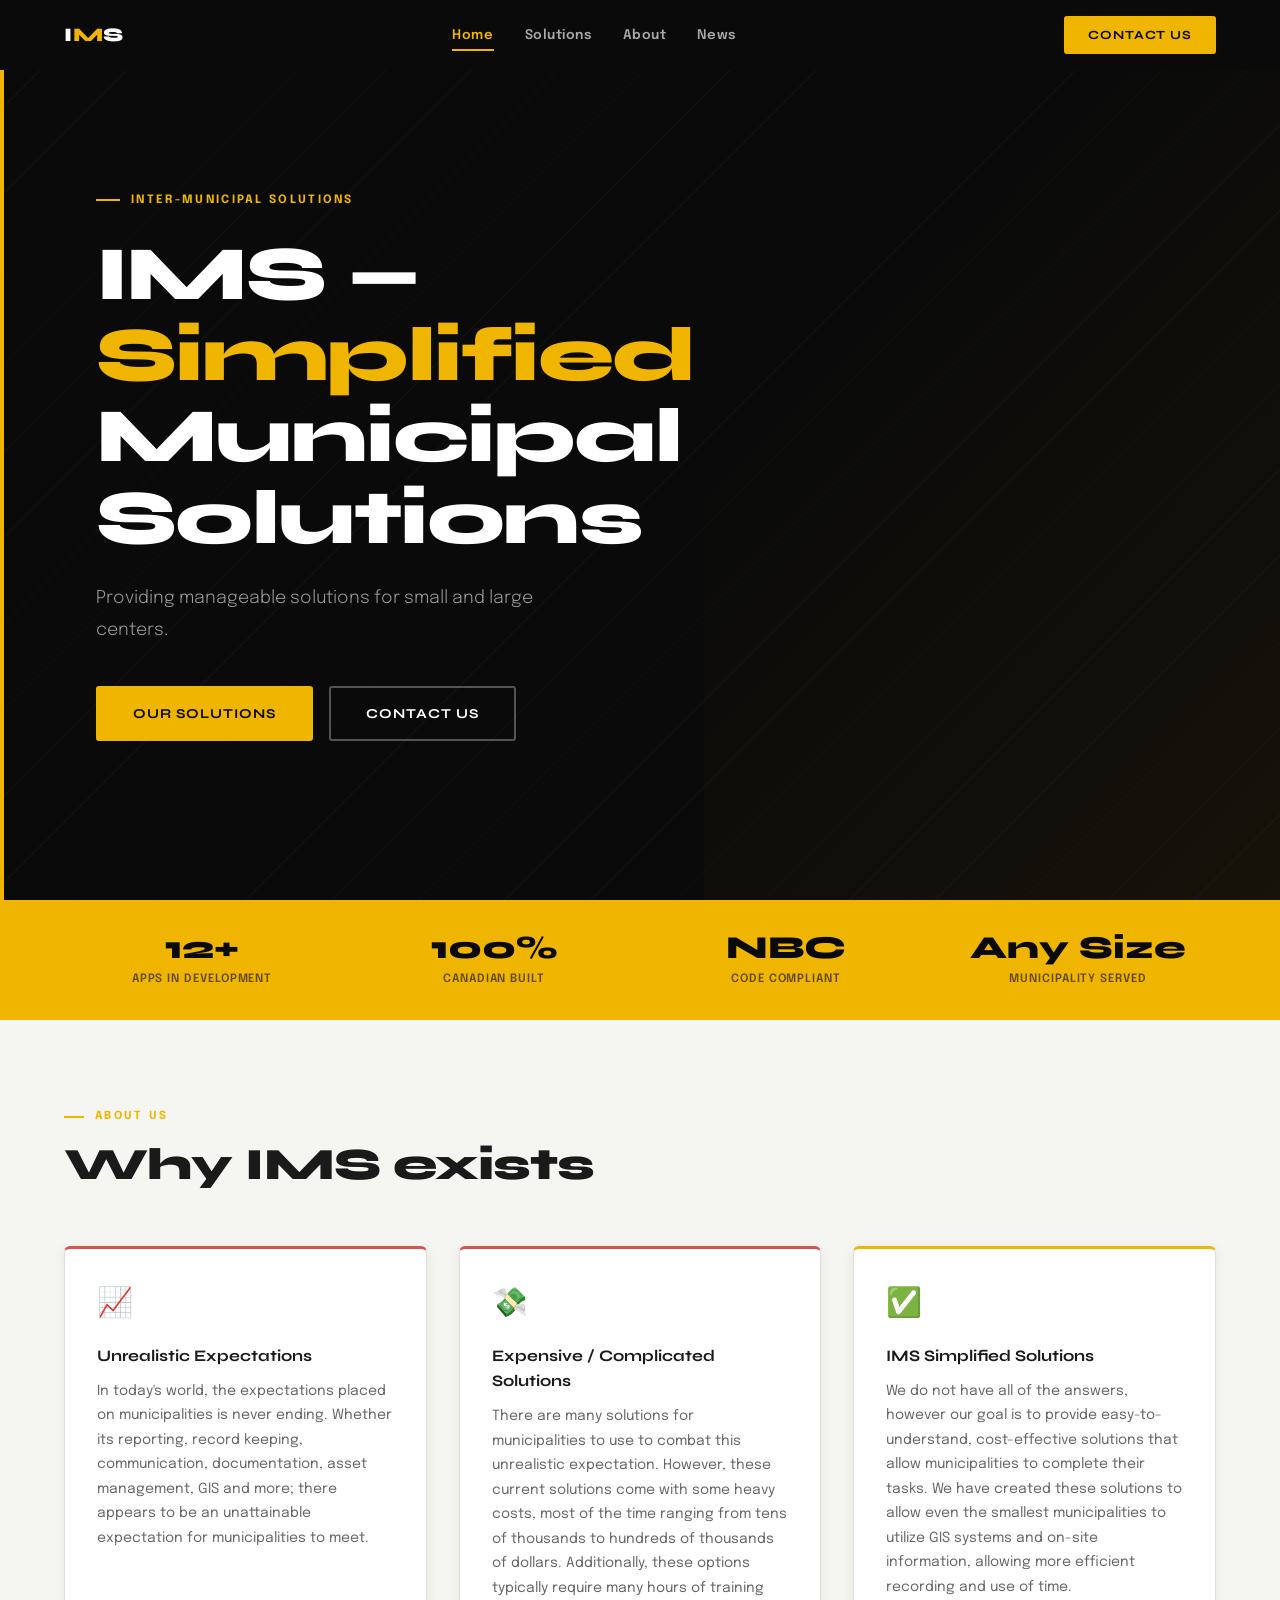
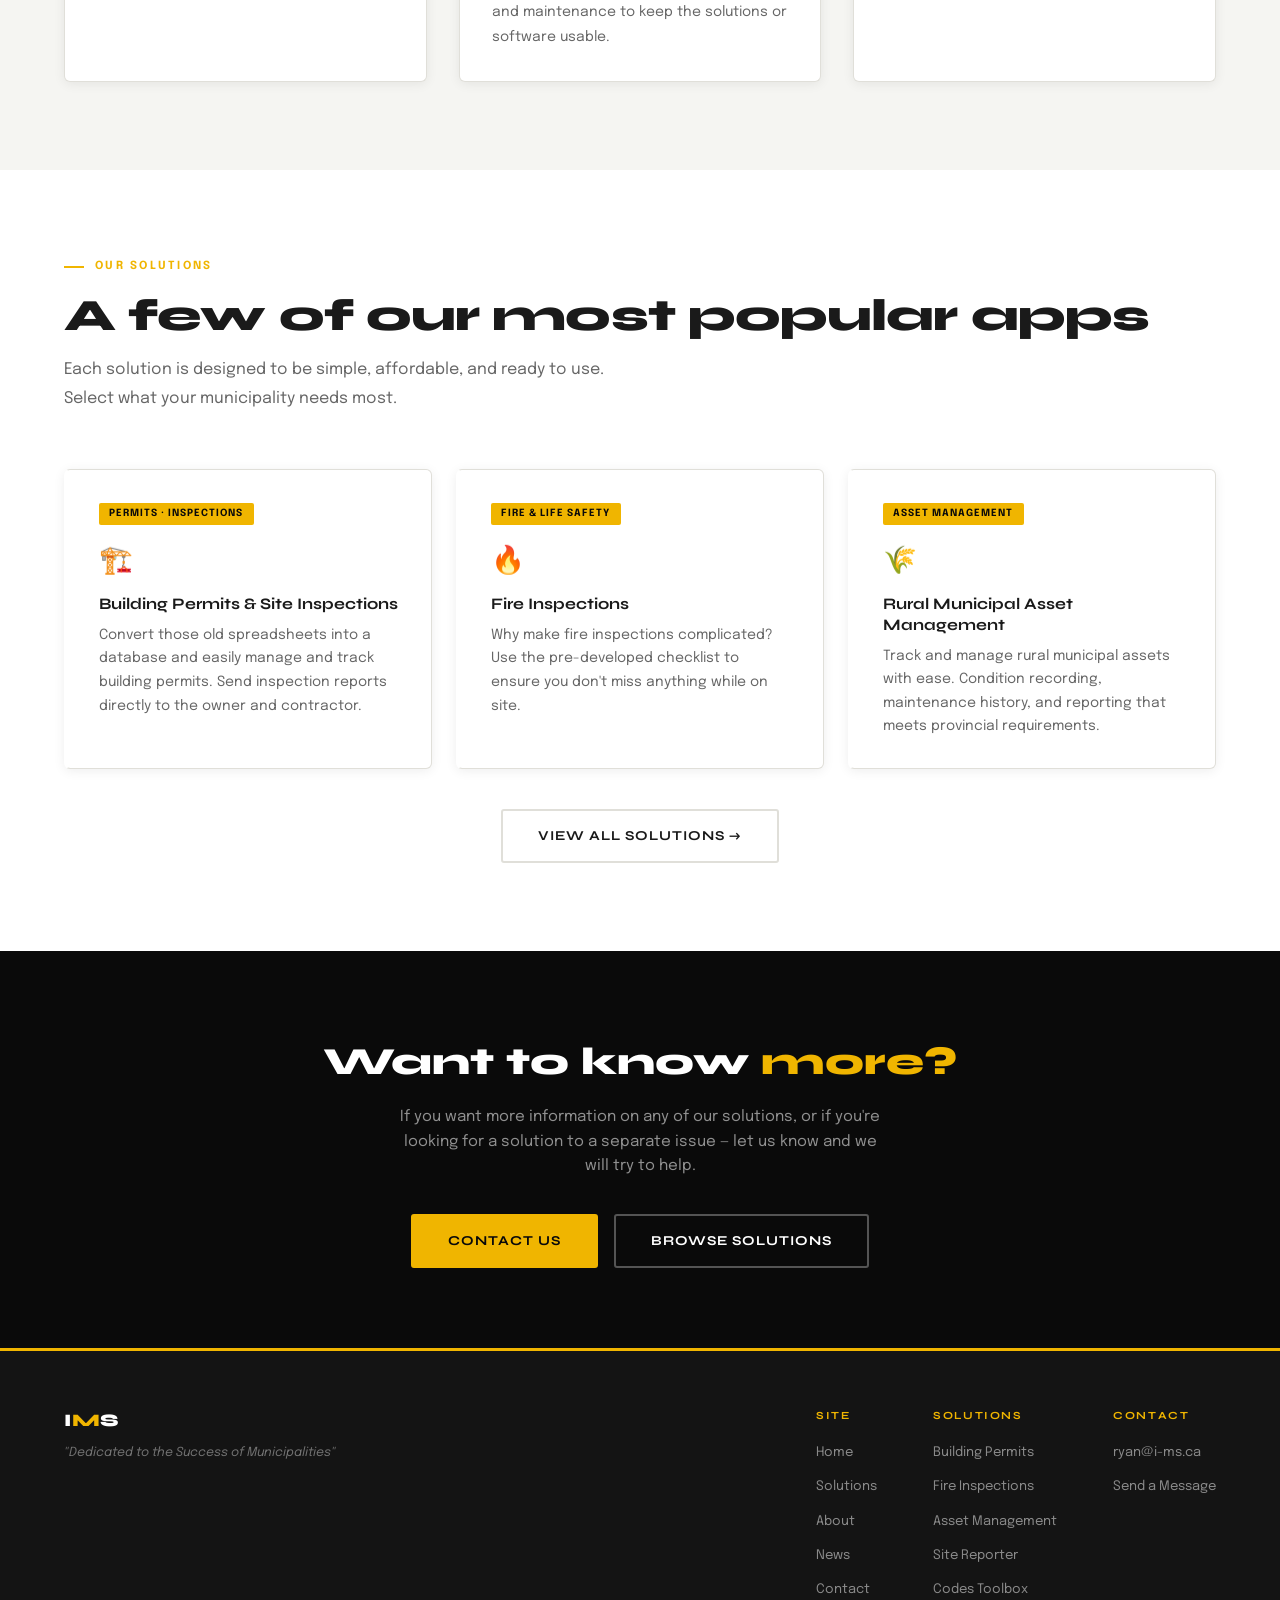
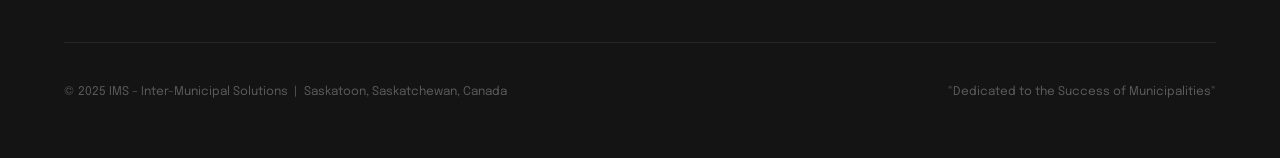
==== commit 481c5dca: "Add files via upload" ====
--- a/index.html
+++ b/index.html
@@ -9,166 +9,97 @@
   <link href="https://fonts.googleapis.com/css2?family=Syne:wght@400;600;700;800&family=Epilogue:wght@300;400;500;600&display=swap" rel="stylesheet" />
   <link rel="stylesheet" href="style.css" />
   <style>
-    /* ─── HERO ──────────────────────────────────────────── */
+    /* HERO */
     .hero {
       min-height: 100vh; display: flex; align-items: center;
       padding: 7rem 4rem 5rem; position: relative; overflow: hidden;
-    }
-    .hero-grid {
-      position: absolute; inset: 0;
-      background-image:
-        linear-gradient(rgba(0,212,180,.06) 1px, transparent 1px),
-        linear-gradient(90deg, rgba(0,212,180,.06) 1px, transparent 1px);
-      background-size: 60px 60px;
-      mask-image: radial-gradient(ellipse 80% 80% at 50% 50%, black 30%, transparent 100%);
-    }
-    .hero-glow {
-      position: absolute; top: -10%; right: -5%;
-      width: 700px; height: 700px; border-radius: 50%;
-      background: radial-gradient(circle, rgba(0,212,180,.12) 0%, transparent 70%);
-      animation: pulse 6s ease-in-out infinite;
-    }
-    .hero-glow2 {
-      position: absolute; bottom: 0; left: 20%;
-      width: 400px; height: 400px; border-radius: 50%;
-      background: radial-gradient(circle, rgba(0,80,200,.1) 0%, transparent 70%);
-      animation: pulse 8s ease-in-out infinite reverse;
-    }
-    @keyframes pulse {
-      0%,100% { transform: scale(1); opacity: 1; }
-      50% { transform: scale(1.08); opacity: .7; }
-    }
-    .hero-content {
-      position: relative; max-width: 780px;
-      animation: fadeUp .9s ease both;
-    }
-    @keyframes fadeUp {
-      from { opacity: 0; transform: translateY(30px); }
-      to { opacity: 1; transform: translateY(0); }
-    }
+      background: var(--black);
+    }
+    .hero::before {
+      content: ''; position: absolute; inset: 0;
+      background: repeating-linear-gradient(
+        -45deg, transparent, transparent 60px,
+        rgba(240,181,0,.03) 60px, rgba(240,181,0,.03) 61px
+      );
+    }
+    .hero-accent {
+      position: absolute; top: 0; right: 0; width: 45%;
+      height: 100%; background: linear-gradient(135deg, transparent 30%, rgba(240,181,0,.05) 100%);
+    }
+    .hero-bar {
+      position: absolute; left: 0; top: 0; bottom: 0;
+      width: 4px; background: var(--yellow);
+    }
+    .hero-content { position: relative; max-width: 780px; padding-left: 2rem; animation: fadeUp .9s ease both; }
+    @keyframes fadeUp { from { opacity:0; transform:translateY(28px); } to { opacity:1; transform:none; } }
     .hero-eyebrow {
-      display: inline-flex; align-items: center; gap: .6rem;
-      font-size: .75rem; font-weight: 700; letter-spacing: .14em;
-      text-transform: uppercase; color: var(--teal); margin-bottom: 1.4rem;
-    }
-    .hero-eyebrow::before { content: ''; width: 28px; height: 2px; background: var(--teal); display: block; }
+      font-size: .72rem; font-weight: 700; letter-spacing: .2em;
+      text-transform: uppercase; color: var(--yellow);
+      display: flex; align-items: center; gap: .7rem; margin-bottom: 1.5rem;
+    }
+    .hero-eyebrow::before { content:''; width:24px; height:2px; background:var(--yellow); display:block; }
     .hero h1 {
       font-family: 'Syne', sans-serif; font-weight: 800;
       font-size: clamp(2.8rem, 6vw, 5rem);
-      line-height: 1.06; letter-spacing: -.02em; color: var(--white); margin-bottom: 1.5rem;
-    }
-    .hero h1 em {
-      font-style: normal; color: var(--teal); position: relative; display: inline-block;
-    }
-    .hero h1 em::after {
-      content: ''; position: absolute; bottom: 4px; left: 0; right: 0;
-      height: 3px; background: var(--teal); opacity: .35;
-    }
+      line-height: 1.06; letter-spacing: -.02em;
+      color: var(--white); margin-bottom: 1.5rem;
+    }
+    .hero h1 em { font-style: normal; color: var(--yellow); }
     .hero p {
-      font-size: 1.12rem; font-weight: 300; color: var(--slate);
-      max-width: 560px; line-height: 1.78; margin-bottom: 2.5rem;
+      font-size: 1.1rem; font-weight: 300; color: rgba(255,255,255,.6);
+      max-width: 500px; line-height: 1.8; margin-bottom: 2.5rem;
     }
     .hero-actions { display: flex; gap: 1rem; flex-wrap: wrap; }
 
-    /* ─── STATS ─────────────────────────────────────────── */
+    /* STATS */
     .stats-bar {
-      background: var(--navy3); border-top: 1px solid var(--border);
-      border-bottom: 1px solid var(--border);
-      padding: 2.5rem 4rem;
+      background: var(--yellow);
+      padding: 2rem 4rem;
       display: grid; grid-template-columns: repeat(4,1fr); gap: 1rem;
     }
     .stat { text-align: center; }
     .stat-num {
-      font-family: 'Syne', sans-serif; font-size: 2.2rem;
-      font-weight: 800; color: var(--teal); line-height: 1;
+      font-family: 'Syne', sans-serif; font-size: 2rem;
+      font-weight: 800; color: var(--black); line-height: 1;
     }
     .stat-label {
-      font-size: .75rem; color: var(--slate); letter-spacing: .08em;
-      text-transform: uppercase; margin-top: .4rem;
-    }
-
-    /* ─── ABOUT CARDS ───────────────────────────────────── */
-    .about { background: var(--navy2); }
+      font-size: .72rem; color: rgba(0,0,0,.6); letter-spacing: .08em;
+      text-transform: uppercase; margin-top: .35rem; font-weight: 600;
+    }
+
+    /* ABOUT */
+    .about { background: var(--warm); }
     .about-grid { display: grid; grid-template-columns: repeat(3,1fr); gap: 2rem; }
     .about-card {
-      background: var(--navy3); border: 1px solid var(--border);
-      border-radius: 10px; padding: 2rem;
-      border-top: 3px solid transparent;
-      transition: border-top-color .3s, border-color .3s;
-    }
-    .about-card:hover { border-color: rgba(0,212,180,.3); border-top-color: var(--teal); }
-    .about-card.problem { border-top-color: rgba(255,80,80,.4); }
-    .about-card.solution { border-top-color: var(--teal); }
-    .card-icon { font-size: 2rem; margin-bottom: 1rem; display: block; }
+      background: var(--white); border: 1px solid var(--border);
+      border-radius: 6px; padding: 2rem;
+      border-top: 3px solid var(--border);
+      box-shadow: var(--shadow);
+      transition: border-top-color .3s, box-shadow .3s;
+    }
+    .about-card:hover { box-shadow: var(--shadow-md); }
+    .about-card.problem { border-top-color: #d9534f; }
+    .about-card.solution { border-top-color: var(--yellow); }
+    .card-icon { font-size: 1.8rem; margin-bottom: 1rem; display: block; }
     .about-card h3 {
       font-family: 'Syne', sans-serif; font-weight: 700;
-      font-size: 1.05rem; color: var(--white); margin-bottom: .65rem;
-    }
-    .about-card p { font-size: .9rem; color: var(--slate); line-height: 1.72; }
-
-    /* ─── FEATURED SOLUTIONS PREVIEW ───────────────────── */
+      font-size: 1rem; color: var(--text); margin-bottom: .65rem;
+    }
+    .about-card p { font-size: .875rem; color: var(--muted); line-height: 1.75; }
+
+    /* FEATURED */
     .featured-grid { display: grid; grid-template-columns: repeat(3,1fr); gap: 1.5rem; }
-
-    /* ─── WHY STRIP ─────────────────────────────────────── */
-    .why-strip { background: var(--navy2); }
-    .why-grid { display: grid; grid-template-columns: repeat(3,1fr); gap: 1.5rem; }
-    .why-item {
-      display: flex; gap: 1rem; align-items: flex-start;
-      background: var(--navy3); border: 1px solid var(--border);
-      border-radius: 8px; padding: 1.4rem;
-      transition: border-color .3s;
-    }
-    .why-item:hover { border-color: rgba(0,212,180,.35); }
-    .why-icon {
-      width: 42px; height: 42px; border-radius: 8px; flex-shrink: 0;
-      background: rgba(0,212,180,.1); border: 1px solid rgba(0,212,180,.2);
-      display: flex; align-items: center; justify-content: center; font-size: 1.2rem;
-    }
-    .why-item h4 {
-      font-family: 'Syne', sans-serif; font-weight: 700;
-      font-size: .9rem; color: var(--white); margin-bottom: .3rem;
-    }
-    .why-item p { font-size: .83rem; color: var(--slate); line-height: 1.6; }
-
-    /* ─── INTEGRATION CALLOUT ───────────────────────────── */
-    .integration {
-      background: linear-gradient(135deg, var(--navy3), var(--navy2));
-      border-top: 1px solid var(--border); border-bottom: 1px solid var(--border);
-      padding: 5rem 4rem;
-    }
-    .integration-inner { display: grid; grid-template-columns: 1fr 1fr; gap: 4rem; align-items: center; }
-    .integration h2 {
-      font-family: 'Syne', sans-serif; font-weight: 800;
-      font-size: clamp(1.8rem, 3vw, 2.5rem); color: var(--white);
-      line-height: 1.15; margin-bottom: 1rem;
-    }
-    .integration h2 em { font-style: normal; color: var(--teal); }
-    .integration p { color: var(--slate); font-size: .95rem; line-height: 1.8; margin-bottom: 1.5rem; }
-    .flow-nodes { display: flex; flex-direction: column; gap: .7rem; }
-    .flow-node {
-      background: var(--navy); border: 1px solid var(--border); border-radius: 8px;
-      padding: .85rem 1.1rem; display: flex; align-items: center; gap: .85rem;
-    }
-    .flow-icon {
-      width: 32px; height: 32px; background: rgba(0,212,180,.1); border-radius: 6px;
-      display: flex; align-items: center; justify-content: center; font-size: .95rem; flex-shrink: 0;
-    }
-    .flow-label { font-size: .8rem; color: var(--light); font-weight: 600; }
-    .flow-sub { font-size: .7rem; color: var(--slate); }
-    .flow-arrow { text-align: center; color: var(--teal); font-size: .7rem; font-weight: 700; letter-spacing: .1em; }
 
     @media (max-width: 960px) {
       .hero { padding: 7rem 1.5rem 4rem; }
+      .hero-content { padding-left: 1rem; }
       .stats-bar { grid-template-columns: repeat(2,1fr); padding: 2rem 1.5rem; }
-      .about-grid, .featured-grid, .why-grid { grid-template-columns: 1fr; }
-      .integration { padding: 3.5rem 1.5rem; }
-      .integration-inner { grid-template-columns: 1fr; gap: 2.5rem; }
+      .about-grid, .featured-grid { grid-template-columns: 1fr; }
     }
   </style>
 </head>
 <body>
 
-<!-- NAV -->
 <nav id="main-nav">
   <a class="nav-logo" href="index.html">I<span>M</span>S</a>
   <ul class="nav-links">
@@ -182,16 +113,15 @@
 
 <!-- HERO -->
 <section class="hero">
-  <div class="hero-grid"></div>
-  <div class="hero-glow"></div>
-  <div class="hero-glow2"></div>
+  <div class="hero-accent"></div>
+  <div class="hero-bar"></div>
   <div class="hero-content">
     <div class="hero-eyebrow">Inter-Municipal Solutions</div>
-    <h1>Municipal software<br />built for the<br /><em>real world</em></h1>
-    <p>Practical, affordable, and easy-to-use apps for permitting, inspections, asset management, and more — designed specifically for Canadian municipalities of every size.</p>
+    <h1>IMS — <em>Simplified</em><br />Municipal Solutions</h1>
+    <p>Providing manageable solutions for small and large centers.</p>
     <div class="hero-actions">
-      <a href="solutions.html" class="btn-primary">Explore Solutions</a>
-      <a href="contact.html" class="btn-secondary">Book a Demo</a>
+      <a href="solutions.html" class="btn-primary">Our Solutions</a>
+      <a href="contact.html" class="btn-primary-outline">Contact Us</a>
     </div>
   </div>
 </section>
@@ -205,27 +135,26 @@
 </div>
 
 <!-- ABOUT -->
-<section class="about" id="about">
+<section class="about">
   <div class="section-header reveal">
-    <div class="section-eyebrow">The Problem We Solve</div>
-    <h2 class="section-title">Municipalities deserve better tools</h2>
-    <p class="section-sub">The expectations placed on municipalities keep growing — but the tools available are either too expensive, too complex, or simply not built for how Canadian offices operate.</p>
+    <div class="section-eyebrow">About Us</div>
+    <h2 class="section-title">Why IMS exists</h2>
   </div>
   <div class="about-grid">
     <div class="about-card problem reveal">
       <span class="card-icon">📈</span>
       <h3>Unrealistic Expectations</h3>
-      <p>Reporting, record keeping, communications, asset management, GIS — municipalities are expected to manage it all with limited staff and even more limited budgets.</p>
+      <p>In today's world, the expectations placed on municipalities is never ending. Whether its reporting, record keeping, communication, documentation, asset management, GIS and more; there appears to be an unattainable expectation for municipalities to meet.</p>
     </div>
     <div class="about-card problem reveal">
       <span class="card-icon">💸</span>
-      <h3>Expensive & Complex Solutions</h3>
-      <p>Enterprise vendors charge tens to hundreds of thousands of dollars, then add training and maintenance costs that smaller municipalities simply cannot sustain.</p>
+      <h3>Expensive / Complicated Solutions</h3>
+      <p>There are many solutions for municipalities to use to combat this unrealistic expectation. However, these current solutions come with some heavy costs, most of the time ranging from tens of thousands to hundreds of thousands of dollars. Additionally, these options typically require many hours of training and maintenance to keep the solutions or software usable.</p>
     </div>
     <div class="about-card solution reveal">
       <span class="card-icon">✅</span>
-      <h3>IMS — Built to Fit</h3>
-      <p>Practical, cost-effective apps that any municipality can adopt and use from day one. Essential features done right, without the enterprise complexity or price tag.</p>
+      <h3>IMS Simplified Solutions</h3>
+      <p>We do not have all of the answers, however our goal is to provide easy-to-understand, cost-effective solutions that allow municipalities to complete their tasks. We have created these solutions to allow even the smallest municipalities to utilize GIS systems and on-site information, allowing more efficient recording and use of time.</p>
     </div>
   </div>
 </section>
@@ -233,28 +162,28 @@
 <!-- FEATURED SOLUTIONS -->
 <section>
   <div class="section-header reveal">
-    <div class="section-eyebrow">Featured Solutions</div>
-    <h2 class="section-title">Start with what you need most</h2>
-    <p class="section-sub">Each IMS app is designed to work standalone or connect with the others. Pick what solves your biggest problem today.</p>
+    <div class="section-eyebrow">Our Solutions</div>
+    <h2 class="section-title">A few of our most popular apps</h2>
+    <p class="section-sub">Each solution is designed to be simple, affordable, and ready to use. Select what your municipality needs most.</p>
   </div>
   <div class="featured-grid">
     <div class="card sol-card reveal">
       <span class="sol-tag">Permits · Inspections</span>
       <span class="sol-icon">🏗️</span>
-      <h3>Building Permits & Inspections</h3>
-      <p>Replace spreadsheets with a proper permit database. Mobile inspection reports emailed to owners automatically on site.</p>
+      <h3>Building Permits & Site Inspections</h3>
+      <p>Convert those old spreadsheets into a database and easily manage and track building permits. Send inspection reports directly to the owner and contractor.</p>
     </div>
     <div class="card sol-card reveal">
       <span class="sol-tag">Fire & Life Safety</span>
       <span class="sol-icon">🔥</span>
-      <h3>Fire Inspection & Pre-Planning</h3>
-      <p>Occupancy-based checklists, pre-incident plans, owner deficiency reporting, and a full GIS view of your inspection program.</p>
+      <h3>Fire Inspections</h3>
+      <p>Why make fire inspections complicated? Use the pre-developed checklist to ensure you don't miss anything while on site.</p>
     </div>
     <div class="card sol-card reveal">
       <span class="sol-tag">Asset Management</span>
       <span class="sol-icon">🌾</span>
-      <h3>Rural Asset Management</h3>
-      <p>Roads, culverts, and infrastructure tracked on a GIS map. Condition records and reports that satisfy provincial requirements.</p>
+      <h3>Rural Municipal Asset Management</h3>
+      <p>Track and manage rural municipal assets with ease. Condition recording, maintenance history, and reporting that meets provincial requirements.</p>
     </div>
   </div>
   <div style="margin-top:2.5rem; text-align:center;" class="reveal">
@@ -262,89 +191,21 @@
   </div>
 </section>
 
-<!-- WHY IMS -->
-<section class="why-strip">
-  <div class="section-header reveal">
-    <div class="section-eyebrow">Why IMS</div>
-    <h2 class="section-title">Built different. By people<br />who know municipal work.</h2>
-  </div>
-  <div class="why-grid">
-    <div class="why-item reveal">
-      <div class="why-icon">🇨🇦</div>
-      <div><h4>Designed for Canadian Municipalities</h4><p>Built around the NBC, provincial fire codes, and the realities of western Canadian municipal operations.</p></div>
-    </div>
-    <div class="why-item reveal">
-      <div class="why-icon">💰</div>
-      <div><h4>Accessible Pricing</h4><p>No enterprise contracts, no hidden implementation costs. Pricing that doesn't exclude small towns or rural RMs.</p></div>
-    </div>
-    <div class="why-item reveal">
-      <div class="why-icon">📱</div>
-      <div><h4>Mobile-First Field Tools</h4><p>Built for inspectors on site — offline capable, photo-ready, syncs when you're back in range.</p></div>
-    </div>
-    <div class="why-item reveal">
-      <div class="why-icon">🔗</div>
-      <div><h4>Connected Ecosystem</h4><p>Every app shares a common property record. A permit links to an inspection which links to a fire pre-plan — no double entry.</p></div>
-    </div>
-    <div class="why-item reveal">
-      <div class="why-icon">🤝</div>
-      <div><h4>Works with Contract Providers</h4><p>Multi-jurisdictional by design. Handles in-house staff, contracted inspectors, and intermunicipal agreements.</p></div>
-    </div>
-    <div class="why-item reveal">
-      <div class="why-icon">🚀</div>
-      <div><h4>No Heavy Onboarding</h4><p>Your staff should be using it the same day they sign up. Simple enough for any office, powerful enough to do the job.</p></div>
-    </div>
-  </div>
-</section>
-
-<!-- INTEGRATION CALLOUT -->
-<div class="integration">
-  <div class="integration-inner">
-    <div class="reveal">
-      <div class="section-eyebrow">Connected by Design</div>
-      <h2>One property record.<br /><em>Every app, linked.</em></h2>
-      <p>The most powerful feature of IMS isn't any single app — it's that they all share a common property database. Development approval flows into a building permit. The building permit informs the fire pre-plan. No re-entering data, no disconnected systems.</p>
-      <a href="solutions.html" class="btn-primary">See How It Works</a>
-    </div>
-    <div class="flow-nodes reveal">
-      <div class="flow-node">
-        <div class="flow-icon">🗺️</div>
-        <div><div class="flow-label">Development Permit Approved</div><div class="flow-sub">IMS-Planning</div></div>
-      </div>
-      <div class="flow-arrow">↓ property record carries forward</div>
-      <div class="flow-node">
-        <div class="flow-icon">🏗️</div>
-        <div><div class="flow-label">Building Permit Issued</div><div class="flow-sub">IMS-Build — occupancy & construction type linked</div></div>
-      </div>
-      <div class="flow-arrow">↓ classification shared</div>
-      <div class="flow-node">
-        <div class="flow-icon">🔥</div>
-        <div><div class="flow-label">Fire Pre-Plan Created</div><div class="flow-sub">IMS-Fire — building data pulled automatically</div></div>
-      </div>
-      <div class="flow-arrow">↓ deficiency triggers</div>
-      <div class="flow-node">
-        <div class="flow-icon">📜</div>
-        <div><div class="flow-label">Bylaw File Opened</div><div class="flow-sub">IMS-Bylaw — same property, same address</div></div>
-      </div>
-    </div>
-  </div>
-</div>
-
 <!-- CTA -->
 <div class="cta-strip reveal">
-  <h2>Ready to see IMS in action?</h2>
-  <p>Tell us about your municipality and the challenges you're facing. We'll show you what fits.</p>
+  <h2>Want to know <em>more?</em></h2>
+  <p>If you want more information on any of our solutions, or if you're looking for a solution to a separate issue — let us know and we will try to help.</p>
   <div class="actions">
-    <a href="contact.html" class="btn-primary">Book a Demo</a>
-    <a href="solutions.html" class="btn-secondary">Browse Solutions</a>
+    <a href="contact.html" class="btn-primary">Contact Us</a>
+    <a href="solutions.html" class="btn-primary-outline">Browse Solutions</a>
   </div>
 </div>
 
-<!-- FOOTER -->
 <footer>
   <div class="footer-inner">
     <div class="footer-brand">
       <a class="nav-logo" href="index.html">I<span>M</span>S</a>
-      <div class="footer-tagline">"Dedicated to the success of municipalities"</div>
+      <div class="footer-tagline">"Dedicated to the Success of Municipalities"</div>
     </div>
     <div class="footer-nav">
       <div class="footer-nav-group">
@@ -363,14 +224,22 @@
           <li><a href="solutions.html">Building Permits</a></li>
           <li><a href="solutions.html">Fire Inspections</a></li>
           <li><a href="solutions.html">Asset Management</a></li>
-          <li><a href="solutions.html">Bylaw Enforcement</a></li>
+          <li><a href="solutions.html">Site Reporter</a></li>
+          <li><a href="solutions.html">Codes Toolbox</a></li>
         </ul>
       </div>
+      <div class="footer-nav-group">
+        <h4>Contact</h4>
+        <ul>
+          <li><a href="mailto:ryan@i-ms.ca">ryan@i-ms.ca</a></li>
+          <li><a href="contact.html">Send a Message</a></li>
+        </ul>
+      </div>
     </div>
   </div>
   <div class="footer-bottom">
     <div class="footer-copy">© 2025 IMS – Inter-Municipal Solutions &nbsp;|&nbsp; Saskatoon, Saskatchewan, Canada</div>
-    <div class="footer-copy"><a href="contact.html" style="color:var(--teal);text-decoration:none;">ryan@i-ms.ca</a></div>
+    <div class="footer-copy">"Dedicated to the Success of Municipalities"</div>
   </div>
 </footer>
 
--- a/style.css
+++ b/style.css
@@ -1,245 +1,248 @@
-/* ─── IMS SHARED STYLES ─────────────────────────────────── */
+/* ─── IMS SHARED STYLES — Black / Yellow / White ────────── */
 *, *::before, *::after { box-sizing: border-box; margin: 0; padding: 0; }
 
 :root {
-  --navy:    #080d1a;
-  --navy2:   #0d1526;
-  --navy3:   #111d35;
-  --teal:    #00d4b4;
-  --teal2:   #00ffe7;
-  --slate:   #8fa8c8;
-  --light:   #ccdaed;
-  --white:   #f0f6ff;
-  --gold:    #f0b500;
-  --border:  rgba(0,212,180,0.15);
-  --card-bg: rgba(13,21,38,0.9);
+  --black:   #0a0a0a;
+  --black2:  #141414;
+  --black3:  #1e1e1e;
+  --yellow:  #F0B500;
+  --yellow2: #ffc929;
+  --white:   #ffffff;
+  --warm:    #f5f5f2;
+  --warm2:   #eeede9;
+  --text:    #1a1a1a;
+  --muted:   #666666;
+  --border:  #e0dfd9;
+  --shadow:  0 2px 12px rgba(0,0,0,.07);
+  --shadow-md: 0 6px 28px rgba(0,0,0,.12);
 }
 
 html { scroll-behavior: smooth; }
 
 body {
   font-family: 'Epilogue', sans-serif;
-  background: var(--navy);
-  color: var(--light);
+  background: var(--white);
+  color: var(--text);
   overflow-x: hidden;
+  line-height: 1.6;
 }
 
 /* ─── NAV ──────────────────────────────────────────────── */
 nav {
   position: fixed; top: 0; left: 0; right: 0; z-index: 100;
+  background: var(--black);
+  padding: 0 4rem;
+  height: 70px;
   display: flex; align-items: center; justify-content: space-between;
-  padding: 1rem 4rem;
-  background: rgba(8,13,26,0.92);
-  backdrop-filter: blur(14px);
-  border-bottom: 1px solid var(--border);
-  transition: padding .3s, box-shadow .3s;
-}
-nav.scrolled { box-shadow: 0 4px 30px rgba(0,0,0,.4); }
+  transition: box-shadow .3s;
+}
+nav.scrolled { box-shadow: 0 4px 24px rgba(0,0,0,.5); }
 .nav-logo {
   font-family: 'Syne', sans-serif; font-weight: 800;
   font-size: 1.2rem; color: var(--white);
   text-decoration: none; letter-spacing: .03em; white-space: nowrap;
 }
-.nav-logo span { color: var(--teal); }
-.nav-links { display: flex; gap: .25rem; list-style: none; }
+.nav-logo span { color: var(--yellow); }
+.nav-links { display: flex; gap: .15rem; list-style: none; }
 .nav-links a {
-  color: var(--slate); font-size: .82rem; font-weight: 600;
-  text-decoration: none; padding: .45rem .85rem; border-radius: 5px;
-  letter-spacing: .04em; transition: color .2s, background .2s;
-}
-.nav-links a:hover,
-.nav-links a.active { color: var(--teal); background: rgba(0,212,180,.08); }
+  color: rgba(255,255,255,.65); font-size: .83rem; font-weight: 600;
+  text-decoration: none; padding: .45rem .9rem; border-radius: 4px;
+  letter-spacing: .04em; transition: color .2s;
+  position: relative;
+}
+.nav-links a::after {
+  content: ''; position: absolute; bottom: -2px; left: .9rem; right: .9rem;
+  height: 2px; background: var(--yellow); transform: scaleX(0); transition: transform .2s;
+}
+.nav-links a:hover { color: var(--white); }
+.nav-links a.active { color: var(--yellow); }
+.nav-links a.active::after,
+.nav-links a:hover::after { transform: scaleX(1); }
 .nav-cta {
-  background: var(--teal); color: var(--navy);
+  background: var(--yellow); color: var(--black);
   font-family: 'Syne', sans-serif; font-weight: 700;
   font-size: .78rem; letter-spacing: .07em; text-transform: uppercase;
-  padding: .55rem 1.4rem; border-radius: 4px;
+  padding: .55rem 1.5rem; border-radius: 3px;
   text-decoration: none; transition: background .2s, transform .15s;
 }
-.nav-cta:hover { background: var(--teal2); transform: translateY(-1px); }
-
-/* ─── PAGE HEADER (non-home pages) ─────────────────────── */
+.nav-cta:hover { background: var(--yellow2); transform: translateY(-1px); }
+
+/* ─── PAGE HEADER ───────────────────────────────────────── */
 .page-header {
   padding: 9rem 4rem 5rem;
-  background: var(--navy2);
-  border-bottom: 1px solid var(--border);
+  background: var(--black);
+  border-bottom: 3px solid var(--yellow);
   position: relative; overflow: hidden;
 }
-.page-header-grid {
-  position: absolute; inset: 0;
-  background-image:
-    linear-gradient(rgba(0,212,180,.04) 1px, transparent 1px),
-    linear-gradient(90deg, rgba(0,212,180,.04) 1px, transparent 1px);
-  background-size: 50px 50px;
-}
-.page-header-glow {
-  position: absolute; top: -20%; right: -5%;
-  width: 500px; height: 500px; border-radius: 50%;
-  background: radial-gradient(circle, rgba(0,212,180,.1) 0%, transparent 70%);
+.page-header::before {
+  content: ''; position: absolute; inset: 0;
+  background: repeating-linear-gradient(
+    45deg, transparent, transparent 40px,
+    rgba(255,255,255,.015) 40px, rgba(255,255,255,.015) 41px
+  );
 }
 .page-header-content { position: relative; max-width: 700px; }
 .eyebrow {
-  display: inline-flex; align-items: center; gap: .6rem;
-  font-size: .72rem; font-weight: 700; letter-spacing: .15em;
-  text-transform: uppercase; color: var(--teal); margin-bottom: 1rem;
-}
-.eyebrow::before { content: ''; display: block; width: 24px; height: 2px; background: var(--teal); }
+  font-size: .7rem; font-weight: 700; letter-spacing: .2em;
+  text-transform: uppercase; color: var(--yellow);
+  display: flex; align-items: center; gap: .7rem; margin-bottom: 1rem;
+}
+.eyebrow::before { content: ''; display: block; width: 24px; height: 2px; background: var(--yellow); }
 .page-header h1 {
   font-family: 'Syne', sans-serif; font-weight: 800;
   font-size: clamp(2.2rem, 5vw, 3.8rem);
-  color: var(--white); line-height: 1.08; letter-spacing: -.02em;
-  margin-bottom: 1.1rem;
-}
-.page-header p {
-  font-size: 1.05rem; color: var(--slate); line-height: 1.75; max-width: 520px;
-}
+  color: var(--white); line-height: 1.08; letter-spacing: -.02em; margin-bottom: 1.1rem;
+}
+.page-header p { font-size: 1rem; color: rgba(255,255,255,.6); line-height: 1.75; max-width: 520px; }
 
 /* ─── SECTIONS ──────────────────────────────────────────── */
 section { padding: 5.5rem 4rem; }
 .section-eyebrow {
-  font-size: .72rem; font-weight: 700; letter-spacing: .15em;
-  text-transform: uppercase; color: var(--teal);
-  display: flex; align-items: center; gap: .6rem; margin-bottom: .9rem;
-}
-.section-eyebrow::before { content: ''; display: block; width: 20px; height: 2px; background: var(--teal); }
+  font-size: .7rem; font-weight: 700; letter-spacing: .2em;
+  text-transform: uppercase; color: var(--yellow);
+  display: flex; align-items: center; gap: .7rem; margin-bottom: .9rem;
+}
+.section-eyebrow::before { content: ''; display: block; width: 20px; height: 2px; background: var(--yellow); }
 .section-title {
   font-family: 'Syne', sans-serif; font-weight: 800;
   font-size: clamp(1.9rem, 3.5vw, 2.8rem);
-  color: var(--white); line-height: 1.1; letter-spacing: -.02em; margin-bottom: 1rem;
-}
-.section-sub {
-  font-size: 1rem; color: var(--slate); max-width: 540px; line-height: 1.8;
-}
+  color: var(--text); line-height: 1.1; letter-spacing: -.02em; margin-bottom: 1rem;
+}
+.section-sub { font-size: 1rem; color: var(--muted); max-width: 540px; line-height: 1.8; }
 .section-header { margin-bottom: 3.5rem; }
 
 /* ─── BUTTONS ───────────────────────────────────────────── */
 .btn-primary {
   display: inline-block;
-  background: var(--teal); color: var(--navy);
-  font-family: 'Syne', sans-serif; font-weight: 700;
-  font-size: .88rem; letter-spacing: .06em; text-transform: uppercase;
-  padding: .9rem 2.2rem; border-radius: 4px;
-  text-decoration: none; border: 2px solid var(--teal);
+  background: var(--yellow); color: var(--black);
+  font-family: 'Syne', sans-serif; font-weight: 700;
+  font-size: .85rem; letter-spacing: .07em; text-transform: uppercase;
+  padding: .9rem 2.2rem; border-radius: 3px;
+  text-decoration: none; border: 2px solid var(--yellow);
   transition: all .2s; cursor: pointer;
 }
-.btn-primary:hover { background: var(--teal2); border-color: var(--teal2); transform: translateY(-2px); }
+.btn-primary:hover { background: var(--yellow2); border-color: var(--yellow2); transform: translateY(-2px); box-shadow: 0 6px 20px rgba(240,181,0,.3); }
 .btn-secondary {
   display: inline-block;
-  background: transparent; color: var(--light);
-  font-family: 'Syne', sans-serif; font-weight: 600;
-  font-size: .88rem; letter-spacing: .06em; text-transform: uppercase;
-  padding: .9rem 2.2rem; border-radius: 4px;
+  background: transparent; color: var(--text);
+  font-family: 'Syne', sans-serif; font-weight: 700;
+  font-size: .85rem; letter-spacing: .07em; text-transform: uppercase;
+  padding: .9rem 2.2rem; border-radius: 3px;
   text-decoration: none; border: 2px solid var(--border);
   transition: all .2s;
 }
-.btn-secondary:hover { border-color: var(--teal); color: var(--teal); }
+.btn-secondary:hover { border-color: var(--yellow); color: var(--black); }
+.btn-primary-outline {
+  display: inline-block;
+  background: transparent; color: var(--white);
+  font-family: 'Syne', sans-serif; font-weight: 700;
+  font-size: .85rem; letter-spacing: .07em; text-transform: uppercase;
+  padding: .9rem 2.2rem; border-radius: 3px;
+  text-decoration: none; border: 2px solid rgba(255,255,255,.3);
+  transition: all .2s;
+}
+.btn-primary-outline:hover { border-color: var(--yellow); color: var(--yellow); }
 
 /* ─── CARDS ─────────────────────────────────────────────── */
 .card {
-  background: var(--card-bg); border: 1px solid var(--border);
-  border-radius: 10px; padding: 1.8rem 2rem;
-  transition: border-color .3s, transform .25s;
-}
-.card:hover { border-color: rgba(0,212,180,.4); transform: translateY(-4px); }
-
-/* ─── SOLUTION CARDS ────────────────────────────────────── */
+  background: var(--white); border: 1px solid var(--border);
+  border-radius: 6px; padding: 1.8rem 2rem;
+  box-shadow: var(--shadow);
+  transition: box-shadow .25s, transform .25s, border-left-color .25s;
+  border-left: 3px solid transparent;
+}
+.card:hover { box-shadow: var(--shadow-md); transform: translateY(-3px); border-left-color: var(--yellow); }
+
+/* ─── SOL CARDS ─────────────────────────────────────────── */
 .sol-tag {
   display: inline-block; font-size: .62rem; font-weight: 700;
-  letter-spacing: .1em; text-transform: uppercase; color: var(--teal);
-  background: rgba(0,212,180,.1); border: 1px solid rgba(0,212,180,.2);
-  border-radius: 3px; padding: .2rem .6rem; margin-bottom: .9rem;
+  letter-spacing: .1em; text-transform: uppercase; color: var(--black);
+  background: var(--yellow); border-radius: 2px;
+  padding: .2rem .65rem; margin-bottom: .9rem;
 }
 .sol-icon { font-size: 1.7rem; margin-bottom: .7rem; display: block; }
 .sol-card h3 {
   font-family: 'Syne', sans-serif; font-weight: 700;
-  font-size: 1rem; color: var(--white); margin-bottom: .55rem; line-height: 1.3;
-}
-.sol-card p { font-size: .875rem; color: var(--slate); line-height: 1.65; }
+  font-size: 1rem; color: var(--text); margin-bottom: .55rem; line-height: 1.3;
+}
+.sol-card p { font-size: .875rem; color: var(--muted); line-height: 1.68; }
 .sol-soon {
   display: inline-block; margin-top: .75rem;
-  font-size: .62rem; font-weight: 700; letter-spacing: .1em;
-  text-transform: uppercase; color: var(--gold);
-  background: rgba(240,181,0,.1); border: 1px solid rgba(240,181,0,.2);
-  border-radius: 3px; padding: .2rem .6rem;
-}
-.sol-card::after {
-  content: ''; position: absolute; bottom: 0; left: 0; right: 0; height: 1px;
-  background: linear-gradient(90deg, transparent, var(--teal), transparent);
-  opacity: 0; transition: opacity .3s;
-}
-.sol-card { position: relative; overflow: hidden; }
-.sol-card:hover::after { opacity: 1; }
+  font-size: .62rem; font-weight: 700; letter-spacing: .1em; text-transform: uppercase;
+  color: var(--muted); background: var(--warm2);
+  border-radius: 2px; padding: .2rem .6rem;
+}
 
 /* ─── FORMS ─────────────────────────────────────────────── */
 .form-group { display: flex; flex-direction: column; gap: .38rem; margin-bottom: .9rem; }
 .form-group label {
   font-size: .7rem; font-weight: 700; letter-spacing: .1em;
-  text-transform: uppercase; color: var(--slate);
+  text-transform: uppercase; color: var(--muted);
 }
 .form-group input,
 .form-group textarea,
 .form-group select {
-  background: var(--navy3); border: 1px solid var(--border);
-  color: var(--white); font-family: 'Epilogue', sans-serif;
-  font-size: .9rem; padding: .75rem 1rem; border-radius: 6px;
+  background: var(--warm); border: 1.5px solid var(--border);
+  color: var(--text); font-family: 'Epilogue', sans-serif;
+  font-size: .9rem; padding: .75rem 1rem; border-radius: 4px;
   outline: none; transition: border-color .2s; -webkit-appearance: none;
 }
 .form-group input:focus,
 .form-group textarea:focus,
-.form-group select:focus { border-color: var(--teal); }
+.form-group select:focus { border-color: var(--yellow); background: var(--white); }
 .form-group textarea { resize: vertical; min-height: 120px; }
-.form-group select option { background: var(--navy2); }
 .form-row { display: grid; grid-template-columns: 1fr 1fr; gap: 1rem; }
 
 /* ─── CTA STRIP ─────────────────────────────────────────── */
 .cta-strip {
-  background: var(--navy3); border-top: 1px solid var(--border);
-  border-bottom: 1px solid var(--border);
-  padding: 4rem; text-align: center;
+  background: var(--black);
+  padding: 5rem 4rem; text-align: center;
 }
 .cta-strip h2 {
   font-family: 'Syne', sans-serif; font-weight: 800;
-  font-size: clamp(1.6rem, 3vw, 2.4rem); color: var(--white);
+  font-size: clamp(1.8rem, 3vw, 2.6rem); color: var(--white);
   margin-bottom: .8rem;
 }
-.cta-strip p { color: var(--slate); margin-bottom: 2rem; font-size: .95rem; }
+.cta-strip h2 em { font-style: normal; color: var(--yellow); }
+.cta-strip p { color: rgba(255,255,255,.55); margin-bottom: 2.2rem; font-size: .95rem; max-width: 480px; margin-left: auto; margin-right: auto; }
 .cta-strip .actions { display: flex; gap: 1rem; justify-content: center; flex-wrap: wrap; }
 
 /* ─── FOOTER ─────────────────────────────────────────────── */
 footer {
-  background: var(--navy2); border-top: 1px solid var(--border);
-  padding: 3rem 4rem;
+  background: var(--black2);
+  border-top: 3px solid var(--yellow);
+  padding: 3.5rem 4rem;
 }
 .footer-inner {
   display: flex; justify-content: space-between; align-items: flex-start;
-  flex-wrap: wrap; gap: 2rem; margin-bottom: 2rem;
-}
-.footer-brand .nav-logo { font-size: 1.1rem; display: block; margin-bottom: .4rem; }
-.footer-tagline { font-size: .78rem; color: var(--slate); font-style: italic; }
-.footer-nav { display: flex; gap: 3rem; flex-wrap: wrap; }
+  flex-wrap: wrap; gap: 2rem; margin-bottom: 2.5rem;
+  padding-bottom: 2.5rem; border-bottom: 1px solid rgba(255,255,255,.08);
+}
+.footer-brand .nav-logo { display: block; margin-bottom: .5rem; font-size: 1.1rem; }
+.footer-tagline { font-size: .78rem; color: rgba(255,255,255,.4); font-style: italic; }
+.footer-nav { display: flex; gap: 3.5rem; flex-wrap: wrap; }
 .footer-nav-group h4 {
   font-family: 'Syne', sans-serif; font-weight: 700;
-  font-size: .72rem; letter-spacing: .12em; text-transform: uppercase;
-  color: var(--teal); margin-bottom: .8rem;
-}
-.footer-nav-group ul { list-style: none; display: flex; flex-direction: column; gap: .5rem; }
+  font-size: .68rem; letter-spacing: .15em; text-transform: uppercase;
+  color: var(--yellow); margin-bottom: .9rem;
+}
+.footer-nav-group ul { list-style: none; display: flex; flex-direction: column; gap: .55rem; }
 .footer-nav-group a {
-  font-size: .82rem; color: var(--slate); text-decoration: none; transition: color .2s;
-}
-.footer-nav-group a:hover { color: var(--teal); }
+  font-size: .82rem; color: rgba(255,255,255,.5); text-decoration: none; transition: color .2s;
+}
+.footer-nav-group a:hover { color: var(--white); }
 .footer-bottom {
-  border-top: 1px solid var(--border); padding-top: 1.5rem;
   display: flex; justify-content: space-between; align-items: center; flex-wrap: wrap; gap: 1rem;
 }
-.footer-copy { font-size: .75rem; color: var(--slate); }
+.footer-copy { font-size: .75rem; color: rgba(255,255,255,.3); }
 
 /* ─── REVEAL ────────────────────────────────────────────── */
-.reveal { opacity: 0; transform: translateY(22px); transition: opacity .65s ease, transform .65s ease; }
+.reveal { opacity: 0; transform: translateY(20px); transition: opacity .6s ease, transform .6s ease; }
 .reveal.visible { opacity: 1; transform: none; }
 
 /* ─── RESPONSIVE ────────────────────────────────────────── */
 @media (max-width: 960px) {
-  nav { padding: .9rem 1.5rem; }
+  nav { padding: 0 1.5rem; }
   .nav-links { display: none; }
   section { padding: 3.5rem 1.5rem; }
   .page-header { padding: 7rem 1.5rem 3.5rem; }
@@ -247,5 +250,5 @@
   footer { padding: 2.5rem 1.5rem; }
   .footer-nav { gap: 2rem; }
   .footer-bottom { flex-direction: column; align-items: flex-start; }
-  .cta-strip { padding: 3rem 1.5rem; }
-}
+  .cta-strip { padding: 3.5rem 1.5rem; }
+}
